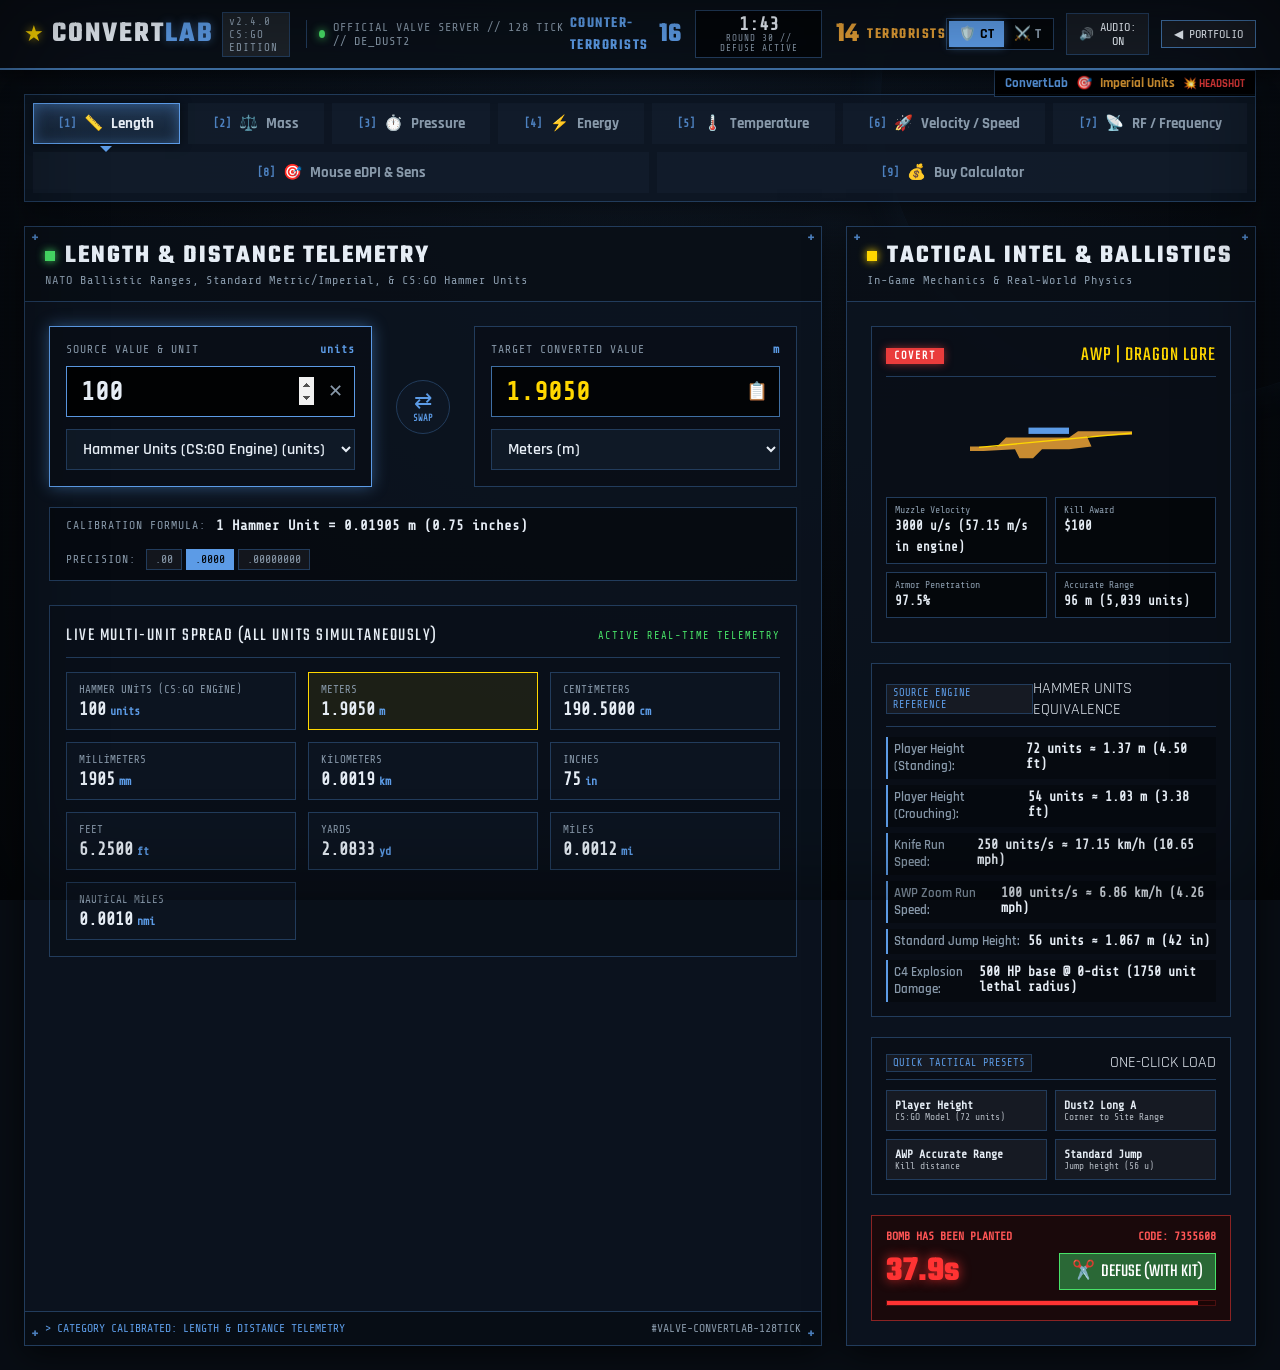
==== convertlab/index.html @ 54e81066 "Deploy ConvertLab - CS:GO Tactical Unit Converter and Engineering Matrix" ====
<!DOCTYPE html>
<html lang="tr">
<head>
  <meta charset="UTF-8">
  <meta name="viewport" content="width=device-width, initial-scale=1.0">
  <title>CONVERTLAB // CS:GO TACTICAL UNIT CONVERTER</title>
  <meta name="description" content="Counter-Strike: Global Offensive themed high-precision unit converter & ballistic calculator.">
  <link rel="preconnect" href="https://fonts.googleapis.com">
  <link rel="preconnect" href="https://fonts.gstatic.com" crossorigin>
  <link href="https://fonts.googleapis.com/css2?family=Share+Tech+Mono&family=Teko:wght@500;600;700&family=Rajdhani:wght@500;600;700&display=swap" rel="stylesheet">
  <link rel="stylesheet" href="style.css">
</head>
<body class="theme-ct">

  <!-- Tactical Scanlines & Vignette -->
  <div class="crt-overlay"></div>
  <div class="radar-ping"></div>

  <!-- Ambient Audio Elements (Web Audio API Synthesized fallback) -->
  <div class="hud-top-bar">
    <div class="hud-left">
      <div class="cs-logo">
        <span class="cs-icon">★</span>
        <span class="cs-title">CONVERT<span class="highlight">LAB</span></span>
        <span class="badge-version">v2.4.0 CS:GO EDITION</span>
      </div>
      <div class="server-status">
        <span class="pulse-dot"></span>
        <span class="status-text">OFFICIAL VALVE SERVER // 128 TICK // DE_DUST2</span>
      </div>
    </div>

    <!-- Match Status Center HUD -->
    <div class="hud-center">
      <div class="team-score ct-score">
        <span class="team-tag">COUNTER-TERRORISTS</span>
        <span class="score-val" id="ct-score-num">16</span>
      </div>
      <div class="timer-bomb-box">
        <div class="round-timer" id="round-timer">1:45</div>
        <div class="round-num">ROUND 30 // DEFUSE ACTIVE</div>
      </div>
      <div class="team-score t-score">
        <span class="score-val" id="t-score-num">14</span>
        <span class="team-tag">TERRORISTS</span>
      </div>
    </div>

    <!-- HUD Right Actions -->
    <div class="hud-right">
      <div class="team-selector">
        <button class="team-btn ct-btn active" id="btn-team-ct" title="Switch to Counter-Terrorist HUD">
          <span class="team-glyph">🛡️</span> CT
        </button>
        <button class="team-btn t-btn" id="btn-team-t" title="Switch to Terrorist HUD">
          <span class="team-glyph">⚔️</span> T
        </button>
      </div>
      <button class="hud-action-btn" id="sound-toggle" title="Toggle Tactical Beep Audio">
        <span id="sound-icon">🔊</span> AUDIO: ON
      </button>
      <a href="../" class="hud-action-btn back-portfolio" title="Return to Main Portfolio">
        <span>◀</span> PORTFOLIO
      </a>
    </div>
  </div>

  <!-- Main Container -->
  <div class="tactical-container">

    <!-- Category Command Bar (The Tabs Requested in Image + CSGO Expansion) -->
    <nav class="tactical-nav-bar" id="category-nav">
      <!-- Standard Measurements from user screenshot -->
      <button class="nav-tab active" data-cat="length">
        <span class="tab-key">[1]</span>
        <span class="tab-icon">📏</span>
        <span class="tab-label">Length</span>
      </button>
      <button class="nav-tab" data-cat="mass">
        <span class="tab-key">[2]</span>
        <span class="tab-icon">⚖️</span>
        <span class="tab-label">Mass</span>
      </button>
      <button class="nav-tab" data-cat="pressure">
        <span class="tab-key">[3]</span>
        <span class="tab-icon">⏱️</span>
        <span class="tab-label">Pressure</span>
      </button>
      <button class="nav-tab" data-cat="energy">
        <span class="tab-key">[4]</span>
        <span class="tab-icon">⚡</span>
        <span class="tab-label">Energy</span>
      </button>
      <button class="nav-tab" data-cat="temperature">
        <span class="tab-key">[5]</span>
        <span class="tab-icon">🌡️</span>
        <span class="tab-label">Temperature</span>
      </button>

      <!-- Advanced Engineering & Tactical Additions -->
      <button class="nav-tab" data-cat="velocity">
        <span class="tab-key">[6]</span>
        <span class="tab-icon">🚀</span>
        <span class="tab-label">Velocity / Speed</span>
      </button>
      <button class="nav-tab" data-cat="frequency">
        <span class="tab-key">[7]</span>
        <span class="tab-icon">📡</span>
        <span class="tab-label">RF / Frequency</span>
      </button>
      <button class="nav-tab" data-cat="csgo_sens">
        <span class="tab-key">[8]</span>
        <span class="tab-icon">🎯</span>
        <span class="tab-label">Mouse eDPI & Sens</span>
      </button>
      <button class="nav-tab" data-cat="csgo_economy">
        <span class="tab-key">[9]</span>
        <span class="tab-icon">💰</span>
        <span class="tab-label">Buy Calculator</span>
      </button>
    </nav>

    <!-- Main Workspace Grid -->
    <div class="workspace-grid">

      <!-- LEFT: Tactical Converter Frame -->
      <section class="tactical-panel converter-panel">
        <div class="panel-header">
          <div class="panel-title">
            <span class="corner-cross top-left">+</span>
            <span class="corner-cross top-right">+</span>
            <span class="status-indicator"></span>
            <h2 id="current-cat-title">LENGTH CALIBRATION MATRIX</h2>
          </div>
          <div class="panel-meta" id="current-cat-desc">
            NATO STANAG & CS:GO Hammer Unit Metric Alignment
          </div>
        </div>

        <div class="panel-body">
          <!-- Live Value Input HUD -->
          <div class="conversion-row">
            <div class="input-card from-card">
              <div class="card-header">
                <span class="card-label">SOURCE VALUE & UNIT</span>
                <span class="unit-code" id="from-unit-code">SOURCE</span>
              </div>
              <div class="input-wrap">
                <input type="number" id="input-val" class="tactical-input" value="100" step="any" autofocus>
                <button class="clear-btn" id="btn-clear" title="Clear Input">✕</button>
              </div>
              <div class="unit-select-wrap">
                <select id="select-from" class="tactical-select"></select>
              </div>
            </div>

            <div class="swap-divider">
              <button class="swap-btn" id="btn-swap" title="Swap Units">
                <span class="swap-icon">⇄</span>
                <span class="swap-label">SWAP</span>
              </button>
            </div>

            <div class="input-card to-card">
              <div class="card-header">
                <span class="card-label">TARGET CONVERTED VALUE</span>
                <span class="unit-code" id="to-unit-code">TARGET</span>
              </div>
              <div class="input-wrap">
                <input type="text" id="output-val" class="tactical-input output" readonly value="0.00">
                <button class="copy-btn" id="btn-copy" title="Copy to Clipboard">📋</button>
              </div>
              <div class="unit-select-wrap">
                <select id="select-to" class="tactical-select"></select>
              </div>
            </div>
          </div>

          <!-- Formula & Precision Control Bar -->
          <div class="tactical-strip">
            <div class="strip-item formula-box">
              <span class="strip-label">CALIBRATION FORMULA:</span>
              <span class="strip-value" id="formula-text">1 Hammer Unit = 0.01905 m</span>
            </div>
            <div class="strip-item precision-control">
              <span class="strip-label">PRECISION:</span>
              <div class="prec-buttons">
                <button class="prec-btn" data-prec="2">.00</button>
                <button class="prec-btn active" data-prec="4">.0000</button>
                <button class="prec-btn" data-prec="8">.00000000</button>
              </div>
            </div>
          </div>

          <!-- Live Multi-Unit Matrix (Tactical Radar Display) -->
          <div class="matrix-section">
            <div class="matrix-header">
              <span class="matrix-title">LIVE MULTI-UNIT SPREAD (ALL UNITS SIMULTANEOUSLY)</span>
              <span class="matrix-tag">ACTIVE REAL-TIME TELEMETRY</span>
            </div>
            <div class="matrix-grid" id="matrix-grid">
              <!-- Dynamically populated cards -->
            </div>
          </div>
        </div>

        <div class="panel-footer">
          <span class="corner-cross bottom-left">+</span>
          <span class="corner-cross bottom-right">+</span>
          <span class="console-text" id="status-log">> SYSTEM READY. AWAITING USER TELEMETRY INPUT...</span>
          <span class="hash-tag">#VALVE-CONVERTLAB-128TICK</span>
        </div>
      </section>

      <!-- RIGHT: Tactical Intel & CS:GO Ballistics / Lore HUD -->
      <aside class="tactical-panel intel-panel">
        <div class="panel-header">
          <div class="panel-title">
            <span class="corner-cross top-left">+</span>
            <span class="corner-cross top-right">+</span>
            <span class="status-indicator warning"></span>
            <h2>TACTICAL INTEL & BALLISTICS</h2>
          </div>
          <div class="panel-meta">
            In-Game Mechanics & Real-World Physics
          </div>
        </div>

        <div class="panel-body intel-body">

          <!-- Weapon Spec Card -->
          <div class="intel-card weapon-card" id="intel-weapon">
            <div class="intel-card-header">
              <span class="weapon-rarity covert">COVERT</span>
              <span class="weapon-name" id="weapon-title">AWP | DRAGON LORE</span>
            </div>
            <div class="weapon-preview-box">
              <div class="crosshair-overlay"></div>
              <div class="weapon-graphic" id="weapon-svg-wrap">
                <!-- CSGO Weapon Silhouette -->
              </div>
              <div class="weapon-specs-grid" id="weapon-specs">
                <div class="spec-cell">
                  <span class="spec-lbl">Muzzle Velocity</span>
                  <span class="spec-val" id="spec-vel">3000 u/s (914 m/s)</span>
                </div>
                <div class="spec-cell">
                  <span class="spec-lbl">Kill Award</span>
                  <span class="spec-val" id="spec-award">$100</span>
                </div>
                <div class="spec-cell">
                  <span class="spec-lbl">Armor Penetration</span>
                  <span class="spec-val" id="spec-pen">97.5%</span>
                </div>
                <div class="spec-cell">
                  <span class="spec-lbl">Accurate Range</span>
                  <span class="spec-val" id="spec-range">96 m (5,039 units)</span>
                </div>
              </div>
            </div>
          </div>

          <!-- CS:GO Hammer Unit Engine Equivalencies Reference -->
          <div class="intel-card hammer-units-card">
            <div class="intel-card-header">
              <span class="badge-hud">SOURCE ENGINE REFERENCE</span>
              <span class="card-caption">HAMMER UNITS EQUIVALENCE</span>
            </div>
            <ul class="hammer-list">
              <li>
                <span class="h-name">Player Height (Standing):</span>
                <span class="h-val">72 units ≈ 1.37 m (4.50 ft)</span>
              </li>
              <li>
                <span class="h-name">Player Height (Crouching):</span>
                <span class="h-val">54 units ≈ 1.03 m (3.38 ft)</span>
              </li>
              <li>
                <span class="h-name">Knife Run Speed:</span>
                <span class="h-val">250 units/s ≈ 17.15 km/h (10.65 mph)</span>
              </li>
              <li>
                <span class="h-name">AWP Zoom Run Speed:</span>
                <span class="h-val">100 units/s ≈ 6.86 km/h (4.26 mph)</span>
              </li>
              <li>
                <span class="h-name">Standard Jump Height:</span>
                <span class="h-val">56 units ≈ 1.067 m (42 in)</span>
              </li>
              <li>
                <span class="h-name">C4 Explosion Damage:</span>
                <span class="h-val">500 HP base @ 0-dist (1750 unit lethal radius)</span>
              </li>
            </ul>
          </div>

          <!-- Quick Copy Preset Bar -->
          <div class="intel-card preset-card">
            <div class="intel-card-header">
              <span class="badge-hud">QUICK TACTICAL PRESETS</span>
              <span class="card-caption">ONE-CLICK LOAD</span>
            </div>
            <div class="preset-buttons-grid" id="preset-buttons">
              <!-- Dynamically populated presets based on active category -->
            </div>
          </div>

          <!-- C4 Interactive Defusal Countdown Mini-HUD -->
          <div class="intel-card c4-defuse-card">
            <div class="c4-header">
              <span class="c4-label">BOMB HAS BEEN PLANTED</span>
              <span class="c4-code">CODE: 7355608</span>
            </div>
            <div class="c4-display">
              <div class="c4-timer" id="c4-timer-display">40.00s</div>
              <button class="defuse-kit-btn" id="btn-defuse">
                <span class="kit-icon">✂️</span> DEFUSE (WITH KIT)
              </button>
            </div>
            <div class="c4-progress-bar">
              <div class="c4-fill" id="c4-fill-bar"></div>
            </div>
          </div>

        </div>
      </aside>

    </div>

  </div>

  <!-- Bottom Tactical Killfeed / Notification Center -->
  <div class="hud-killfeed" id="hud-killfeed">
    <div class="killfeed-item">
      <span class="player ct">ConvertLab</span>
      <span class="weapon-ico">🎯</span>
      <span class="player t">Imperial Units</span>
      <span class="headshot">💥 HEADSHOT</span>
    </div>
  </div>

  <!-- Weapon / Game Sound Effects synthesized via Web Audio API -->
  <script src="script.js"></script>
</body>
</html>
---- convertlab/style.css ----
/* =====================================================================
   CONVERTLAB // CS:GO TACTICAL HUD THEME
   Authentic Counter-Strike Aesthetic: CT Navy/Blue & T Orange/Amber
   Clean military sci-fi borders, live radar glow, tech mono fonts
   ===================================================================== */

:root {
  /* CT Faction Defaults (Navy & Cyan/Electric Blue) */
  --ct-primary: #5c9be6;
  --ct-glow: rgba(92, 155, 230, 0.45);
  --ct-dark: #0f1826;
  --ct-darker: #080d14;
  --ct-border: #223c5c;
  --ct-border-bright: #3f6fa3;

  /* T Faction (Amber, Rust Orange & Desert Tan) */
  --t-primary: #de9b35;
  --t-glow: rgba(222, 155, 53, 0.45);
  --t-dark: #24190c;
  --t-darker: #130c06;
  --t-border: #5a3c18;
  --t-border-bright: #966528;

  /* Active Theme Variables (Dynamic switchable) */
  --theme-color: var(--ct-primary);
  --theme-glow: var(--ct-glow);
  --theme-bg-dark: var(--ct-dark);
  --theme-bg-darker: var(--ct-darker);
  --theme-border: var(--ct-border);
  --theme-border-bright: var(--ct-border-bright);

  /* HUD General Colors */
  --hud-white: #e6edf5;
  --hud-gray: #8899aa;
  --hud-dark-gray: #445566;
  --hud-red: #ea3c3c;
  --hud-green: #48e268;
  --hud-gold: #ffd700;

  /* Typography */
  --font-mono: 'Share Tech Mono', 'Courier New', monospace;
  --font-teko: 'Teko', sans-serif;
  --font-raj: 'Rajdhani', sans-serif;
}

/* Base Body Styles */
* {
  box-sizing: border-box;
  margin: 0;
  padding: 0;
}

body {
  background-color: var(--theme-bg-darker);
  color: var(--hud-white);
  font-family: var(--font-raj);
  min-height: 100vh;
  overflow-x: hidden;
  position: relative;
  background-image: 
    radial-gradient(circle at 50% 15%, rgba(92, 155, 230, 0.08) 0%, transparent 60%),
    linear-gradient(180deg, rgba(8, 13, 20, 0.85) 0%, rgba(5, 8, 12, 0.98) 100%),
    repeating-linear-gradient(0deg, transparent, transparent 2px, rgba(0, 0, 0, 0.25) 2px, rgba(0, 0, 0, 0.25) 4px);
  background-attachment: fixed;
  transition: background-color 0.4s ease, border-color 0.4s ease;
}

/* Terrorist Theme Override */
body.theme-t {
  --theme-color: var(--t-primary);
  --theme-glow: var(--t-glow);
  --theme-bg-dark: var(--t-dark);
  --theme-bg-darker: var(--t-darker);
  --theme-border: var(--t-border);
  --theme-border-bright: var(--t-border-bright);
  background-image: 
    radial-gradient(circle at 50% 15%, rgba(222, 155, 53, 0.08) 0%, transparent 60%),
    linear-gradient(180deg, rgba(19, 12, 6, 0.88) 0%, rgba(10, 6, 3, 0.98) 100%),
    repeating-linear-gradient(0deg, transparent, transparent 2px, rgba(0, 0, 0, 0.25) 2px, rgba(0, 0, 0, 0.25) 4px);
}

/* Scanline / CRT Vignette Overlay */
.crt-overlay {
  position: fixed;
  top: 0;
  left: 0;
  width: 100vw;
  height: 100vh;
  pointer-events: none;
  z-index: 999;
  box-shadow: inset 0 0 100px rgba(0, 0, 0, 0.8);
  opacity: 0.6;
}

/* Animated Radar Sweep in Background */
.radar-ping {
  position: fixed;
  top: -200px;
  right: -200px;
  width: 600px;
  height: 600px;
  border-radius: 50%;
  border: 1px solid var(--theme-border);
  pointer-events: none;
  opacity: 0.15;
  box-shadow: 0 0 40px var(--theme-glow);
  animation: radarRotate 12s linear infinite;
  z-index: 1;
}

@keyframes radarRotate {
  0% { transform: rotate(0deg); }
  100% { transform: rotate(360deg); }
}

/* =====================================================================
   TOP HUD BAR
   ===================================================================== */
.hud-top-bar {
  display: flex;
  align-items: center;
  justify-content: space-between;
  padding: 10px 24px;
  background: rgba(10, 16, 24, 0.85);
  border-bottom: 2px solid var(--theme-border-bright);
  backdrop-filter: blur(10px);
  position: sticky;
  top: 0;
  z-index: 100;
  box-shadow: 0 4px 20px rgba(0, 0, 0, 0.6);
}

.hud-left {
  display: flex;
  align-items: center;
  gap: 16px;
}

.cs-logo {
  display: flex;
  align-items: center;
  gap: 8px;
}

.cs-icon {
  color: var(--hud-gold);
  font-size: 1.4rem;
  text-shadow: 0 0 8px rgba(255, 215, 0, 0.6);
}

.cs-title {
  font-family: var(--font-teko);
  font-size: 1.8rem;
  font-weight: 700;
  letter-spacing: 2px;
  color: var(--hud-white);
  line-height: 1;
}

.cs-title .highlight {
  color: var(--theme-color);
  text-shadow: 0 0 10px var(--theme-glow);
}

.badge-version {
  font-family: var(--font-mono);
  font-size: 0.68rem;
  background: rgba(255, 255, 255, 0.08);
  border: 1px solid var(--theme-border);
  color: var(--hud-gray);
  padding: 2px 6px;
  letter-spacing: 1px;
}

.server-status {
  display: flex;
  align-items: center;
  gap: 8px;
  padding-left: 12px;
  border-left: 1px solid var(--theme-border);
}

.pulse-dot {
  width: 8px;
  height: 8px;
  border-radius: 50%;
  background: var(--hud-green);
  box-shadow: 0 0 8px var(--hud-green);
  animation: pulse 1.8s infinite;
}

@keyframes pulse {
  0%, 100% { opacity: 1; transform: scale(1); }
  50% { opacity: 0.4; transform: scale(0.85); }
}

.status-text {
  font-family: var(--font-mono);
  font-size: 0.75rem;
  color: var(--hud-gray);
  letter-spacing: 1px;
}

/* Center Scoreboard Mini HUD */
.hud-center {
  display: flex;
  align-items: center;
  gap: 14px;
}

.team-score {
  display: flex;
  align-items: center;
  gap: 8px;
  font-family: var(--font-teko);
}

.team-tag {
  font-size: 0.95rem;
  letter-spacing: 1.5px;
  font-weight: 600;
}

.ct-score {
  color: var(--ct-primary);
}

.t-score {
  color: var(--t-primary);
}

.score-val {
  font-size: 1.7rem;
  font-weight: 700;
  line-height: 1;
}

.timer-bomb-box {
  background: rgba(0, 0, 0, 0.6);
  border: 1px solid var(--theme-border);
  padding: 4px 14px;
  text-align: center;
  min-width: 90px;
}

.round-timer {
  font-family: var(--font-mono);
  font-size: 1.15rem;
  font-weight: 700;
  color: var(--hud-white);
  line-height: 1;
}

.round-num {
  font-family: var(--font-mono);
  font-size: 0.58rem;
  color: var(--hud-gray);
  letter-spacing: 1px;
}

/* Right Actions */
.hud-right {
  display: flex;
  align-items: center;
  gap: 12px;
}

.team-selector {
  display: flex;
  background: rgba(0, 0, 0, 0.5);
  border: 1px solid var(--theme-border);
  padding: 2px;
}

.team-btn {
  background: transparent;
  border: none;
  color: var(--hud-gray);
  font-family: var(--font-raj);
  font-weight: 700;
  font-size: 0.85rem;
  padding: 4px 10px;
  cursor: pointer;
  display: flex;
  align-items: center;
  gap: 4px;
  transition: all 0.2s ease;
}

.team-btn.ct-btn.active {
  background: var(--ct-primary);
  color: #000;
  box-shadow: 0 0 10px var(--ct-glow);
}

.team-btn.t-btn.active {
  background: var(--t-primary);
  color: #000;
  box-shadow: 0 0 10px var(--t-glow);
}

.hud-action-btn {
  background: rgba(255, 255, 255, 0.05);
  border: 1px solid var(--theme-border);
  color: var(--hud-white);
  font-family: var(--font-mono);
  font-size: 0.75rem;
  padding: 6px 12px;
  cursor: pointer;
  text-decoration: none;
  display: inline-flex;
  align-items: center;
  gap: 6px;
  transition: all 0.2s ease;
}

.hud-action-btn:hover {
  background: var(--theme-color);
  color: #000;
  border-color: var(--theme-color);
  box-shadow: 0 0 12px var(--theme-glow);
}

.hud-action-btn.back-portfolio {
  border-color: var(--theme-border-bright);
}

/* =====================================================================
   MAIN TACTICAL CONTAINER
   ===================================================================== */
.tactical-container {
  max-width: 1440px;
  margin: 0 auto;
  padding: 24px;
  position: relative;
  z-index: 10;
}

/* Category Navigation (Matches User Image + Counter-Strike Flare) */
.tactical-nav-bar {
  display: flex;
  flex-wrap: wrap;
  gap: 8px;
  background: rgba(14, 23, 36, 0.9);
  border: 1px solid var(--theme-border);
  padding: 8px;
  margin-bottom: 24px;
  box-shadow: 0 6px 20px rgba(0, 0, 0, 0.5);
  position: relative;
}

.nav-tab {
  flex: 1 1 auto;
  min-width: 120px;
  background: rgba(20, 32, 48, 0.6);
  border: 1px solid transparent;
  color: var(--hud-gray);
  font-family: var(--font-raj);
  font-weight: 700;
  font-size: 0.95rem;
  padding: 10px 14px;
  display: flex;
  align-items: center;
  justify-content: center;
  gap: 8px;
  cursor: pointer;
  transition: all 0.25s ease;
  position: relative;
}

.nav-tab .tab-key {
  font-family: var(--font-mono);
  font-size: 0.72rem;
  color: var(--theme-color);
  opacity: 0.8;
}

.nav-tab:hover {
  color: var(--hud-white);
  background: rgba(92, 155, 230, 0.12);
  border-color: var(--theme-border);
}

body.theme-t .nav-tab:hover {
  background: rgba(222, 155, 53, 0.12);
}

.nav-tab.active {
  background: linear-gradient(180deg, rgba(92, 155, 230, 0.25) 0%, rgba(92, 155, 230, 0.08) 100%);
  color: var(--hud-white);
  border: 1px solid var(--theme-color);
  box-shadow: inset 0 0 14px var(--theme-glow), 0 0 10px rgba(0, 0, 0, 0.5);
}

body.theme-t .nav-tab.active {
  background: linear-gradient(180deg, rgba(222, 155, 53, 0.25) 0%, rgba(222, 155, 53, 0.08) 100%);
}

.nav-tab.active::after {
  content: '';
  position: absolute;
  bottom: -9px;
  left: 50%;
  transform: translateX(-50%);
  border-left: 6px solid transparent;
  border-right: 6px solid transparent;
  border-top: 6px solid var(--theme-color);
}

/* =====================================================================
   WORKSPACE GRID (Converter Left + Intel Right)
   ===================================================================== */
.workspace-grid {
  display: grid;
  grid-template-columns: 1fr 410px;
  gap: 24px;
}

@media (max-width: 1080px) {
  .workspace-grid {
    grid-template-columns: 1fr;
  }
}

/* Tactical Panel Frame */
.tactical-panel {
  background: rgba(12, 20, 32, 0.85);
  border: 1px solid var(--theme-border);
  box-shadow: 0 8px 30px rgba(0, 0, 0, 0.6);
  position: relative;
  display: flex;
  flex-direction: column;
}

body.theme-t .tactical-panel {
  background: rgba(22, 15, 8, 0.85);
}

/* Tactical Corner Crosshairs */
.corner-cross {
  position: absolute;
  color: var(--theme-color);
  font-family: var(--font-mono);
  font-size: 14px;
  line-height: 1;
  pointer-events: none;
  font-weight: 700;
  opacity: 0.8;
}

.corner-cross.top-left { top: 4px; left: 6px; }
.corner-cross.top-right { top: 4px; right: 6px; }
.corner-cross.bottom-left { bottom: 4px; left: 6px; }
.corner-cross.bottom-right { bottom: 4px; right: 6px; }

/* Panel Header */
.panel-header {
  padding: 16px 20px 14px 20px;
  border-bottom: 1px solid var(--theme-border);
  background: rgba(0, 0, 0, 0.25);
  position: relative;
}

.panel-title {
  display: flex;
  align-items: center;
  gap: 10px;
}

.status-indicator {
  width: 10px;
  height: 10px;
  background: var(--hud-green);
  box-shadow: 0 0 8px var(--hud-green);
}

.status-indicator.warning {
  background: var(--hud-gold);
  box-shadow: 0 0 8px var(--hud-gold);
}

.panel-title h2 {
  font-family: var(--font-teko);
  font-size: 1.6rem;
  letter-spacing: 2px;
  color: var(--hud-white);
  line-height: 1;
  text-transform: uppercase;
}

.panel-meta {
  font-family: var(--font-mono);
  font-size: 0.75rem;
  color: var(--hud-gray);
  margin-top: 4px;
  letter-spacing: 1px;
}

.panel-body {
  padding: 24px;
  flex: 1;
}

.panel-footer {
  padding: 10px 20px;
  border-top: 1px solid var(--theme-border);
  background: rgba(0, 0, 0, 0.3);
  display: flex;
  align-items: center;
  justify-content: space-between;
  font-family: var(--font-mono);
  font-size: 0.72rem;
  color: var(--hud-gray);
  position: relative;
}

.console-text {
  color: var(--theme-color);
}

/* =====================================================================
   CONVERTER BODY HUD
   ===================================================================== */
.conversion-row {
  display: grid;
  grid-template-columns: 1fr 70px 1fr;
  align-items: center;
  gap: 16px;
  margin-bottom: 20px;
}

@media (max-width: 768px) {
  .conversion-row {
    grid-template-columns: 1fr;
    gap: 12px;
  }
}

.input-card {
  background: rgba(8, 14, 22, 0.75);
  border: 1px solid var(--theme-border);
  padding: 16px;
  position: relative;
  transition: border-color 0.2s ease;
}

body.theme-t .input-card {
  background: rgba(16, 10, 5, 0.75);
}

.input-card:focus-within {
  border-color: var(--theme-color);
  box-shadow: 0 0 15px var(--theme-glow);
}

.card-header {
  display: flex;
  justify-content: space-between;
  align-items: center;
  margin-bottom: 10px;
  font-family: var(--font-mono);
  font-size: 0.72rem;
  color: var(--hud-gray);
  letter-spacing: 1px;
}

.unit-code {
  color: var(--theme-color);
  font-weight: 700;
}

.input-wrap {
  position: relative;
  display: flex;
  align-items: center;
  margin-bottom: 12px;
}

.tactical-input {
  width: 100%;
  background: rgba(0, 0, 0, 0.6);
  border: 1px solid var(--theme-border);
  color: var(--hud-white);
  font-family: var(--font-mono);
  font-size: 1.6rem;
  font-weight: 700;
  padding: 10px 40px 10px 14px;
  outline: none;
  transition: all 0.2s ease;
}

.tactical-input:focus {
  border-color: var(--theme-color);
  background: rgba(0, 0, 0, 0.85);
}

.tactical-input.output {
  color: var(--hud-gold);
  border-color: var(--theme-border-bright);
  background: rgba(0, 0, 0, 0.75);
}

.clear-btn, .copy-btn {
  position: absolute;
  right: 8px;
  background: transparent;
  border: none;
  color: var(--hud-gray);
  font-size: 1.1rem;
  cursor: pointer;
  padding: 4px;
  transition: color 0.2s ease;
}

.clear-btn:hover, .copy-btn:hover {
  color: var(--hud-white);
}

.unit-select-wrap {
  position: relative;
}

.tactical-select {
  width: 100%;
  background: rgba(16, 26, 40, 0.95);
  border: 1px solid var(--theme-border);
  color: var(--hud-white);
  font-family: var(--font-raj);
  font-weight: 600;
  font-size: 1rem;
  padding: 8px 12px;
  outline: none;
  cursor: pointer;
}

body.theme-t .tactical-select {
  background: rgba(30, 20, 10, 0.95);
}

.tactical-select option {
  background: #0d1520;
  color: #fff;
}

body.theme-t .tactical-select option {
  background: #180e05;
}

/* Swap Button */
.swap-divider {
  display: flex;
  justify-content: center;
  align-items: center;
}

.swap-btn {
  background: rgba(14, 24, 38, 0.8);
  border: 1px solid var(--theme-border);
  color: var(--theme-color);
  width: 54px;
  height: 54px;
  border-radius: 50%;
  display: flex;
  flex-direction: column;
  align-items: center;
  justify-content: center;
  cursor: pointer;
  transition: all 0.25s ease;
}

.swap-btn:hover {
  transform: rotate(180deg) scale(1.1);
  background: var(--theme-color);
  color: #000;
  box-shadow: 0 0 15px var(--theme-glow);
}

.swap-icon {
  font-size: 1.4rem;
  line-height: 1;
}

.swap-label {
  font-family: var(--font-mono);
  font-size: 0.55rem;
  font-weight: 700;
}

/* Formula & Precision Strip */
.tactical-strip {
  display: flex;
  align-items: center;
  justify-content: space-between;
  background: rgba(0, 0, 0, 0.4);
  border: 1px solid var(--theme-border);
  padding: 10px 16px;
  margin-bottom: 24px;
  gap: 16px;
  flex-wrap: wrap;
}

.strip-item {
  display: flex;
  align-items: center;
  gap: 10px;
}

.strip-label {
  font-family: var(--font-mono);
  font-size: 0.72rem;
  color: var(--hud-gray);
  letter-spacing: 1px;
}

.strip-value {
  font-family: var(--font-mono);
  font-size: 0.88rem;
  color: var(--hud-white);
  font-weight: 700;
}

.prec-buttons {
  display: flex;
  gap: 4px;
}

.prec-btn {
  background: rgba(255, 255, 255, 0.05);
  border: 1px solid var(--theme-border);
  color: var(--hud-gray);
  font-family: var(--font-mono);
  font-size: 0.72rem;
  padding: 3px 8px;
  cursor: pointer;
  transition: all 0.2s ease;
}

.prec-btn.active, .prec-btn:hover {
  background: var(--theme-color);
  color: #000;
  border-color: var(--theme-color);
}

/* Matrix Section (Simultaneous Conversions) */
.matrix-section {
  background: rgba(8, 14, 22, 0.5);
  border: 1px solid var(--theme-border);
  padding: 16px;
}

.matrix-header {
  display: flex;
  justify-content: space-between;
  align-items: center;
  margin-bottom: 14px;
  border-bottom: 1px solid var(--theme-border);
  padding-bottom: 8px;
}

.matrix-title {
  font-family: var(--font-teko);
  font-size: 1.15rem;
  letter-spacing: 1.5px;
  color: var(--hud-white);
}

.matrix-tag {
  font-family: var(--font-mono);
  font-size: 0.65rem;
  color: var(--hud-green);
  letter-spacing: 1px;
}

.matrix-grid {
  display: grid;
  grid-template-columns: repeat(auto-fill, minmax(180px, 1fr));
  gap: 12px;
}

.matrix-card {
  background: rgba(14, 22, 34, 0.85);
  border: 1px solid var(--theme-border);
  padding: 10px 12px;
  cursor: pointer;
  transition: all 0.2s ease;
  position: relative;
}

body.theme-t .matrix-card {
  background: rgba(26, 17, 8, 0.85);
}

.matrix-card:hover {
  border-color: var(--theme-color);
  transform: translateY(-2px);
  box-shadow: 0 4px 12px rgba(0, 0, 0, 0.4);
}

.matrix-card.is-active-target {
  border-color: var(--hud-gold);
  background: rgba(255, 215, 0, 0.08);
}

.matrix-card-unit {
  font-family: var(--font-mono);
  font-size: 0.68rem;
  color: var(--hud-gray);
  display: block;
  margin-bottom: 4px;
  text-transform: uppercase;
}

.matrix-card-val {
  font-family: var(--font-mono);
  font-size: 1.05rem;
  font-weight: 700;
  color: var(--hud-white);
  word-break: break-all;
}

.matrix-card-sym {
  font-size: 0.72rem;
  color: var(--theme-color);
  margin-left: 4px;
}

/* =====================================================================
   RIGHT INTEL & BALLISTICS HUD
   ===================================================================== */
.intel-body {
  display: flex;
  flex-direction: column;
  gap: 20px;
}

.intel-card {
  background: rgba(8, 14, 22, 0.75);
  border: 1px solid var(--theme-border);
  padding: 14px;
  position: relative;
}

body.theme-t .intel-card {
  background: rgba(16, 10, 5, 0.75);
}

.intel-card-header {
  display: flex;
  justify-content: space-between;
  align-items: center;
  margin-bottom: 10px;
  border-bottom: 1px solid var(--theme-border);
  padding-bottom: 6px;
}

.badge-hud {
  font-family: var(--font-mono);
  font-size: 0.65rem;
  color: var(--theme-color);
  background: rgba(255, 255, 255, 0.05);
  padding: 2px 6px;
  border: 1px solid var(--theme-border);
}

.weapon-rarity {
  font-family: var(--font-mono);
  font-size: 0.65rem;
  font-weight: 700;
  padding: 2px 8px;
  letter-spacing: 1px;
}

.weapon-rarity.covert {
  background: #ea3c3c;
  color: #fff;
  box-shadow: 0 0 8px rgba(234, 60, 60, 0.6);
}

.weapon-name {
  font-family: var(--font-teko);
  font-size: 1.25rem;
  letter-spacing: 1px;
  color: var(--hud-gold);
}

.weapon-preview-box {
  position: relative;
  padding: 10px 0;
}

.weapon-graphic {
  min-height: 90px;
  display: flex;
  align-items: center;
  justify-content: center;
}

.weapon-specs-grid {
  display: grid;
  grid-template-columns: 1fr 1fr;
  gap: 8px;
  margin-top: 10px;
}

.spec-cell {
  background: rgba(0, 0, 0, 0.5);
  border: 1px solid var(--theme-border);
  padding: 6px 8px;
}

.spec-lbl {
  display: block;
  font-family: var(--font-mono);
  font-size: 0.62rem;
  color: var(--hud-gray);
}

.spec-val {
  font-family: var(--font-mono);
  font-size: 0.78rem;
  font-weight: 700;
  color: var(--hud-white);
}

/* Hammer Units List */
.hammer-list {
  list-style: none;
  display: flex;
  flex-direction: column;
  gap: 6px;
  margin-top: 6px;
}

.hammer-list li {
  font-size: 0.82rem;
  display: flex;
  justify-content: space-between;
  padding: 4px 6px;
  background: rgba(0, 0, 0, 0.3);
  border-left: 2px solid var(--theme-color);
}

.h-name {
  color: var(--hud-gray);
  font-family: var(--font-raj);
  font-weight: 600;
}

.h-val {
  color: var(--hud-white);
  font-family: var(--font-mono);
  font-weight: 700;
}

/* Preset Buttons */
.preset-buttons-grid {
  display: grid;
  grid-template-columns: 1fr 1fr;
  gap: 8px;
}

.preset-btn {
  background: rgba(255, 255, 255, 0.05);
  border: 1px solid var(--theme-border);
  color: var(--hud-white);
  font-family: var(--font-mono);
  font-size: 0.72rem;
  padding: 8px;
  text-align: left;
  cursor: pointer;
  transition: all 0.2s ease;
}

.preset-btn:hover {
  background: var(--theme-color);
  color: #000;
  border-color: var(--theme-color);
}

.preset-btn .p-desc {
  display: block;
  font-size: 0.6rem;
  color: inherit;
  opacity: 0.75;
}

/* C4 Bomb Defusal Countdown Interactive HUD */
.c4-defuse-card {
  border-color: #8b2323;
  background: rgba(30, 8, 8, 0.8);
}

.c4-header {
  display: flex;
  justify-content: space-between;
  align-items: center;
  font-family: var(--font-mono);
  font-size: 0.72rem;
  color: #ff5555;
  font-weight: 700;
}

.c4-display {
  display: flex;
  align-items: center;
  justify-content: space-between;
  margin: 10px 0;
}

.c4-timer {
  font-family: var(--font-teko);
  font-size: 2.2rem;
  font-weight: 700;
  color: #ff3333;
  line-height: 1;
  text-shadow: 0 0 12px rgba(255, 51, 51, 0.8);
}

.defuse-kit-btn {
  background: #2a6836;
  border: 1px solid #48e268;
  color: #fff;
  font-family: var(--font-teko);
  font-size: 1.15rem;
  padding: 4px 12px;
  cursor: pointer;
  display: flex;
  align-items: center;
  gap: 6px;
  transition: all 0.2s ease;
}

.defuse-kit-btn:hover {
  background: #39884a;
  box-shadow: 0 0 12px rgba(72, 226, 104, 0.6);
}

.c4-progress-bar {
  width: 100%;
  height: 6px;
  background: #1a0505;
  border: 1px solid #4a1010;
  overflow: hidden;
}

.c4-fill {
  width: 100%;
  height: 100%;
  background: #ff3333;
  transition: width 0.1s linear;
}

/* Killfeed Bottom Right */
.hud-killfeed {
  position: fixed;
  top: 70px;
  right: 24px;
  z-index: 95;
  display: flex;
  flex-direction: column;
  gap: 6px;
  pointer-events: none;
}

.killfeed-item {
  background: rgba(0, 0, 0, 0.8);
  border: 1px solid var(--theme-border);
  padding: 4px 10px;
  font-family: var(--font-raj);
  font-size: 0.82rem;
  font-weight: 700;
  display: flex;
  align-items: center;
  gap: 8px;
  animation: slideInFeed 0.3s ease-out;
}

@keyframes slideInFeed {
  from { opacity: 0; transform: translateX(30px); }
  to { opacity: 1; transform: translateX(0); }
}

.killfeed-item .player.ct { color: var(--ct-primary); }
.killfeed-item .player.t { color: var(--t-primary); }
.killfeed-item .headshot { color: var(--hud-red); font-size: 0.7rem; }
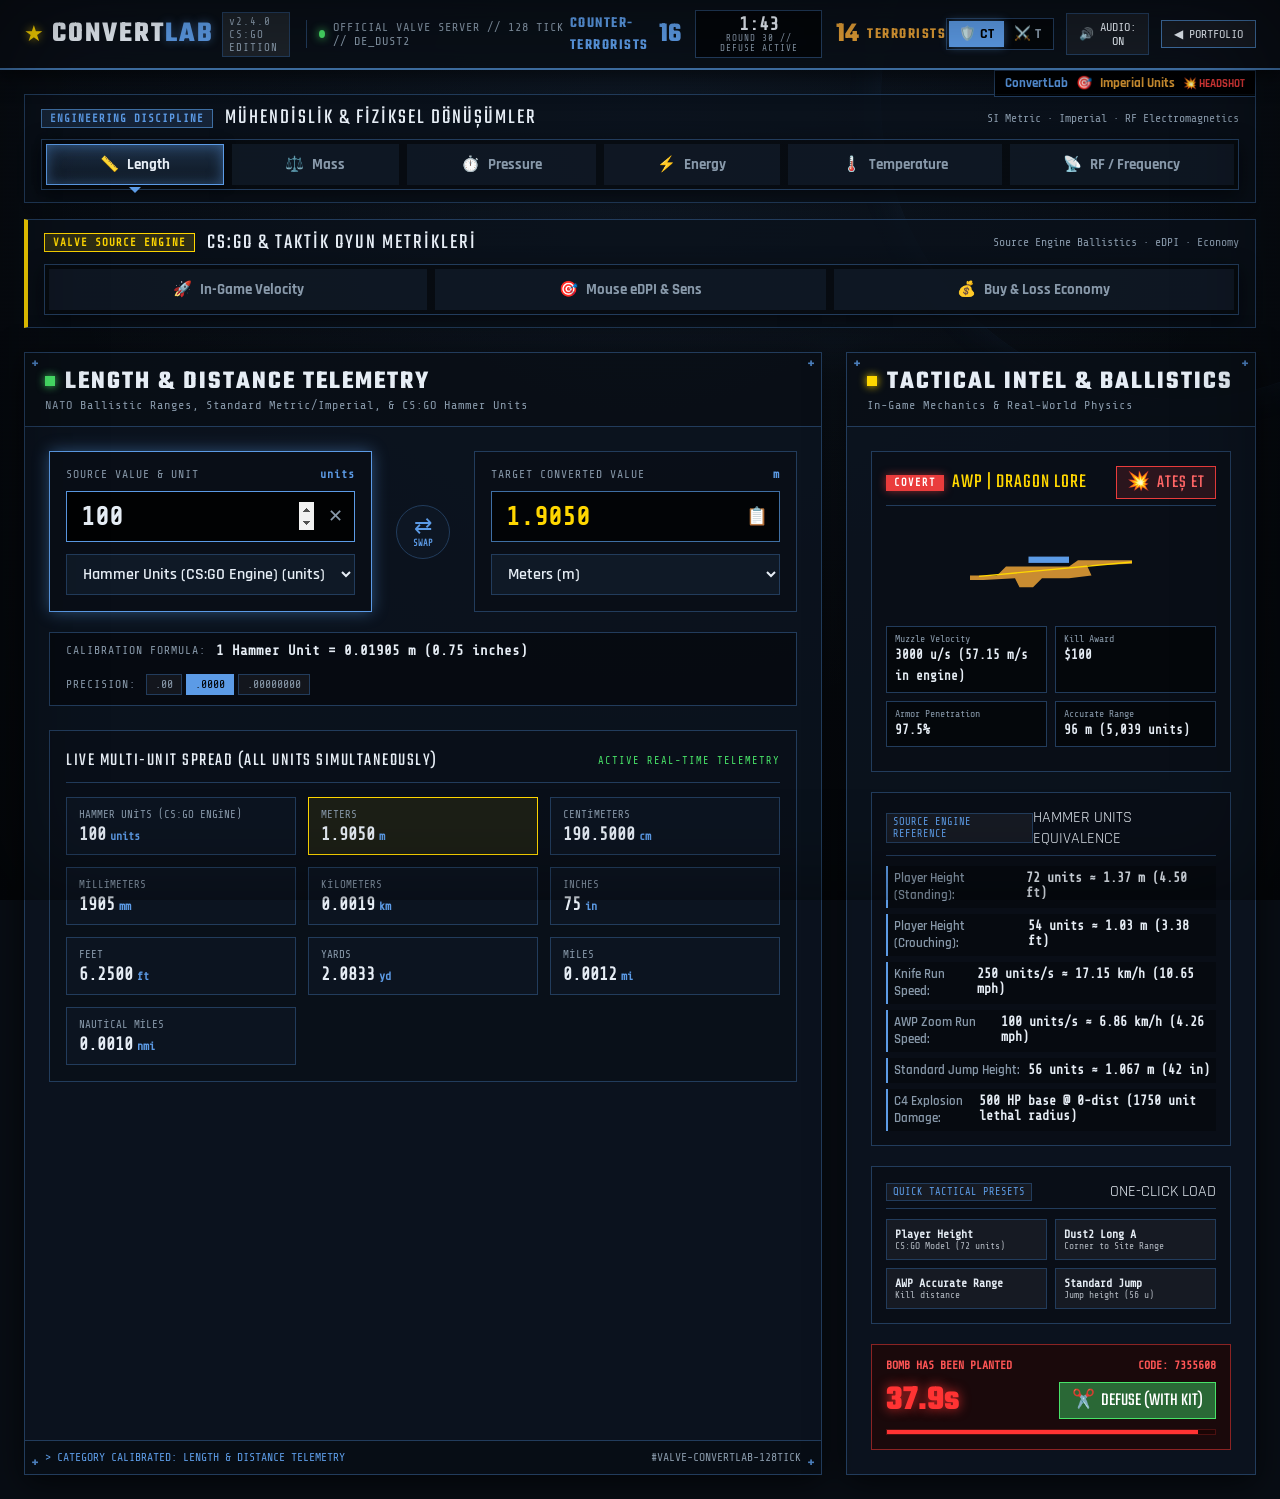
==== commit eafd40cc: "Split categories into Engineering and CSGO Gameplay + Add authentic AK-47, AWP and Defuse audio" ====
--- a/convertlab/index.html
+++ b/convertlab/index.html
@@ -68,57 +68,68 @@
   <!-- Main Container -->
   <div class="tactical-container">
 
-    <!-- Category Command Bar (The Tabs Requested in Image + CSGO Expansion) -->
-    <nav class="tactical-nav-bar" id="category-nav">
-      <!-- Standard Measurements from user screenshot -->
-      <button class="nav-tab active" data-cat="length">
-        <span class="tab-key">[1]</span>
-        <span class="tab-icon">📏</span>
-        <span class="tab-label">Length</span>
-      </button>
-      <button class="nav-tab" data-cat="mass">
-        <span class="tab-key">[2]</span>
-        <span class="tab-icon">⚖️</span>
-        <span class="tab-label">Mass</span>
-      </button>
-      <button class="nav-tab" data-cat="pressure">
-        <span class="tab-key">[3]</span>
-        <span class="tab-icon">⏱️</span>
-        <span class="tab-label">Pressure</span>
-      </button>
-      <button class="nav-tab" data-cat="energy">
-        <span class="tab-key">[4]</span>
-        <span class="tab-icon">⚡</span>
-        <span class="tab-label">Energy</span>
-      </button>
-      <button class="nav-tab" data-cat="temperature">
-        <span class="tab-key">[5]</span>
-        <span class="tab-icon">🌡️</span>
-        <span class="tab-label">Temperature</span>
-      </button>
-
-      <!-- Advanced Engineering & Tactical Additions -->
-      <button class="nav-tab" data-cat="velocity">
-        <span class="tab-key">[6]</span>
-        <span class="tab-icon">🚀</span>
-        <span class="tab-label">Velocity / Speed</span>
-      </button>
-      <button class="nav-tab" data-cat="frequency">
-        <span class="tab-key">[7]</span>
-        <span class="tab-icon">📡</span>
-        <span class="tab-label">RF / Frequency</span>
-      </button>
-      <button class="nav-tab" data-cat="csgo_sens">
-        <span class="tab-key">[8]</span>
-        <span class="tab-icon">🎯</span>
-        <span class="tab-label">Mouse eDPI & Sens</span>
-      </button>
-      <button class="nav-tab" data-cat="csgo_economy">
-        <span class="tab-key">[9]</span>
-        <span class="tab-icon">💰</span>
-        <span class="tab-label">Buy Calculator</span>
-      </button>
-    </nav>
+    <!-- Grouped Tactical Nav Bar: 2 Distinct Sections -->
+    <div class="category-groups-wrapper">
+
+      <!-- GROUP 1: Mühendislik & Fiziksel Ölçümler (Engineering & Physics Matrix) -->
+      <div class="category-group-block">
+        <div class="group-header">
+          <span class="group-badge eng-badge">ENGINEERING DISCIPLINE</span>
+          <span class="group-title">MÜHENDİSLİK &amp; FİZİKSEL DÖNÜŞÜMLER</span>
+          <span class="group-subtitle">SI Metric · Imperial · RF Electromagnetics</span>
+        </div>
+        <nav class="tactical-nav-bar group-nav" id="nav-engineering">
+          <button class="nav-tab active" data-cat="length">
+            <span class="tab-icon">📏</span>
+            <span class="tab-label">Length</span>
+          </button>
+          <button class="nav-tab" data-cat="mass">
+            <span class="tab-icon">⚖️</span>
+            <span class="tab-label">Mass</span>
+          </button>
+          <button class="nav-tab" data-cat="pressure">
+            <span class="tab-icon">⏱️</span>
+            <span class="tab-label">Pressure</span>
+          </button>
+          <button class="nav-tab" data-cat="energy">
+            <span class="tab-icon">⚡</span>
+            <span class="tab-label">Energy</span>
+          </button>
+          <button class="nav-tab" data-cat="temperature">
+            <span class="tab-icon">🌡️</span>
+            <span class="tab-label">Temperature</span>
+          </button>
+          <button class="nav-tab" data-cat="frequency">
+            <span class="tab-icon">📡</span>
+            <span class="tab-label">RF / Frequency</span>
+          </button>
+        </nav>
+      </div>
+
+      <!-- GROUP 2: CS:GO & Taktik Oyun Metrikleri (Tactical Game & Engine Telemetry) -->
+      <div class="category-group-block game-group-block">
+        <div class="group-header">
+          <span class="group-badge cs-badge">VALVE SOURCE ENGINE</span>
+          <span class="group-title">CS:GO &amp; TAKTİK OYUN METRİKLERİ</span>
+          <span class="group-subtitle">Source Engine Ballistics · eDPI · Economy</span>
+        </div>
+        <nav class="tactical-nav-bar group-nav" id="nav-gameplay">
+          <button class="nav-tab" data-cat="velocity">
+            <span class="tab-icon">🚀</span>
+            <span class="tab-label">In-Game Velocity</span>
+          </button>
+          <button class="nav-tab" data-cat="csgo_sens">
+            <span class="tab-icon">🎯</span>
+            <span class="tab-label">Mouse eDPI &amp; Sens</span>
+          </button>
+          <button class="nav-tab" data-cat="csgo_economy">
+            <span class="tab-icon">💰</span>
+            <span class="tab-label">Buy &amp; Loss Economy</span>
+          </button>
+        </nav>
+      </div>
+
+    </div>
 
     <!-- Main Workspace Grid -->
     <div class="workspace-grid">
@@ -231,8 +242,13 @@
           <!-- Weapon Spec Card -->
           <div class="intel-card weapon-card" id="intel-weapon">
             <div class="intel-card-header">
-              <span class="weapon-rarity covert">COVERT</span>
-              <span class="weapon-name" id="weapon-title">AWP | DRAGON LORE</span>
+              <div style="display: flex; align-items: center; gap: 8px;">
+                <span class="weapon-rarity covert">COVERT</span>
+                <span class="weapon-name" id="weapon-title">AWP | DRAGON LORE</span>
+              </div>
+              <button class="fire-weapon-btn" id="btn-fire-weapon" title="Fire Weapon (CS:GO Gunshot Sound)">
+                <span>💥</span> ATEŞ ET
+              </button>
             </div>
             <div class="weapon-preview-box">
               <div class="crosshair-overlay"></div>
--- a/convertlab/style.css
+++ b/convertlab/style.css
@@ -336,6 +336,78 @@
   z-index: 10;
 }
 
+/* Category Groups Split (Engineering vs CS:GO Gameplay) */
+.category-groups-wrapper {
+  display: flex;
+  flex-direction: column;
+  gap: 16px;
+  margin-bottom: 24px;
+}
+
+.category-group-block {
+  background: rgba(10, 18, 28, 0.7);
+  border: 1px solid var(--theme-border);
+  padding: 12px 16px;
+  position: relative;
+}
+
+body.theme-t .category-group-block {
+  background: rgba(20, 14, 7, 0.7);
+}
+
+.category-group-block.game-group-block {
+  border-left: 4px solid var(--hud-gold);
+}
+
+.group-header {
+  display: flex;
+  align-items: center;
+  gap: 12px;
+  margin-bottom: 10px;
+  flex-wrap: wrap;
+}
+
+.group-badge {
+  font-family: var(--font-mono);
+  font-size: 0.68rem;
+  font-weight: 700;
+  padding: 2px 8px;
+  letter-spacing: 1px;
+}
+
+.group-badge.eng-badge {
+  background: rgba(92, 155, 230, 0.15);
+  color: var(--ct-primary);
+  border: 1px solid var(--ct-border-bright);
+}
+
+.group-badge.cs-badge {
+  background: rgba(255, 215, 0, 0.15);
+  color: var(--hud-gold);
+  border: 1px solid var(--hud-gold);
+}
+
+.group-title {
+  font-family: var(--font-teko);
+  font-size: 1.35rem;
+  letter-spacing: 2px;
+  color: var(--hud-white);
+  line-height: 1;
+}
+
+.group-subtitle {
+  font-family: var(--font-mono);
+  font-size: 0.72rem;
+  color: var(--hud-gray);
+  margin-left: auto;
+}
+
+.tactical-nav-bar.group-nav {
+  margin-bottom: 0;
+  padding: 4px;
+  background: rgba(0, 0, 0, 0.35);
+}
+
 /* Category Navigation (Matches User Image + Counter-Strike Flare) */
 .tactical-nav-bar {
   display: flex;
@@ -344,7 +416,6 @@
   background: rgba(14, 23, 36, 0.9);
   border: 1px solid var(--theme-border);
   padding: 8px;
-  margin-bottom: 24px;
   box-shadow: 0 6px 20px rgba(0, 0, 0, 0.5);
   position: relative;
 }
@@ -368,11 +439,29 @@
   position: relative;
 }
 
-.nav-tab .tab-key {
-  font-family: var(--font-mono);
-  font-size: 0.72rem;
-  color: var(--theme-color);
-  opacity: 0.8;
+.fire-weapon-btn {
+  background: rgba(234, 60, 60, 0.15);
+  border: 1px solid #ea3c3c;
+  color: #ff6666;
+  font-family: var(--font-teko);
+  font-size: 1.15rem;
+  letter-spacing: 1px;
+  padding: 2px 10px;
+  cursor: pointer;
+  display: flex;
+  align-items: center;
+  gap: 6px;
+  transition: all 0.15s ease;
+}
+
+.fire-weapon-btn:hover {
+  background: #ea3c3c;
+  color: #fff;
+  box-shadow: 0 0 12px rgba(234, 60, 60, 0.7);
+}
+
+.fire-weapon-btn:active {
+  transform: scale(0.95);
 }
 
 .nav-tab:hover {
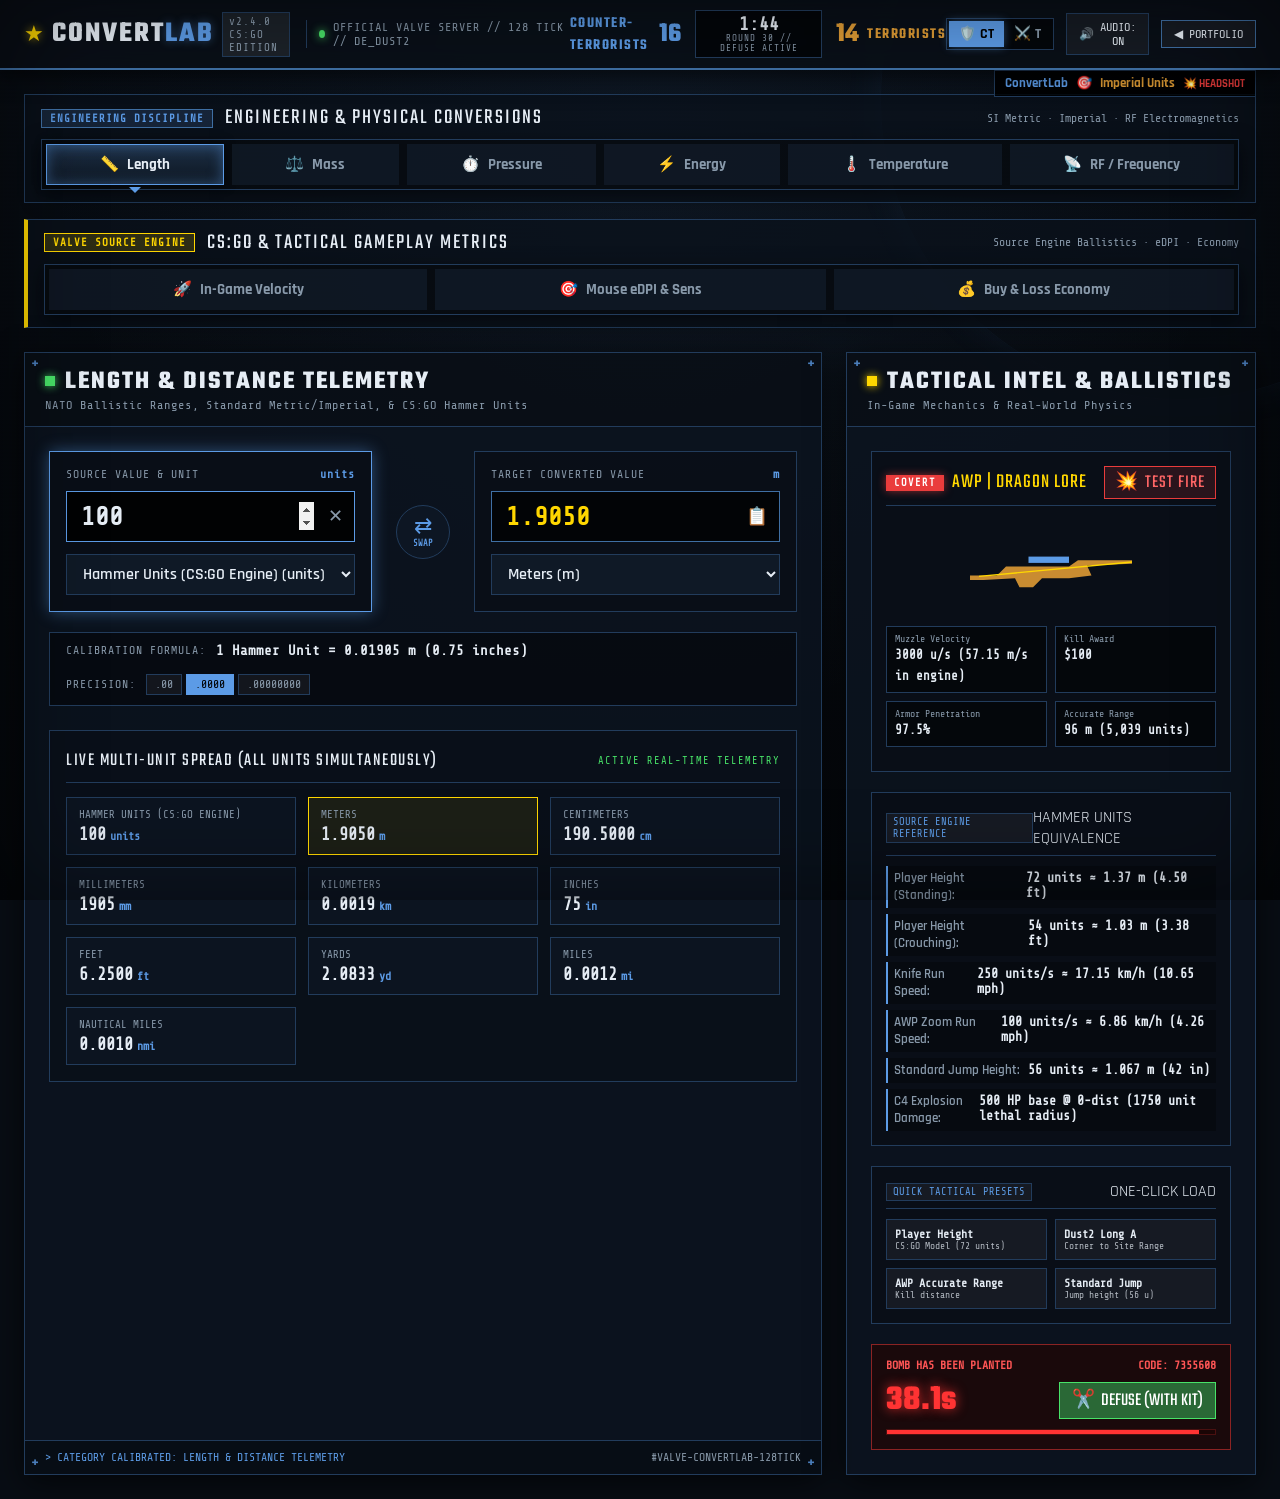
==== commit ddba3150: "Translate all Turkish texts to English across ConvertLab" ====
--- a/convertlab/index.html
+++ b/convertlab/index.html
@@ -1,5 +1,5 @@
 <!DOCTYPE html>
-<html lang="tr">
+<html lang="en">
 <head>
   <meta charset="UTF-8">
   <meta name="viewport" content="width=device-width, initial-scale=1.0">
@@ -71,11 +71,11 @@
     <!-- Grouped Tactical Nav Bar: 2 Distinct Sections -->
     <div class="category-groups-wrapper">
 
-      <!-- GROUP 1: Mühendislik & Fiziksel Ölçümler (Engineering & Physics Matrix) -->
+      <!-- GROUP 1: Engineering & Physical Conversions -->
       <div class="category-group-block">
         <div class="group-header">
           <span class="group-badge eng-badge">ENGINEERING DISCIPLINE</span>
-          <span class="group-title">MÜHENDİSLİK &amp; FİZİKSEL DÖNÜŞÜMLER</span>
+          <span class="group-title">ENGINEERING &amp; PHYSICAL CONVERSIONS</span>
           <span class="group-subtitle">SI Metric · Imperial · RF Electromagnetics</span>
         </div>
         <nav class="tactical-nav-bar group-nav" id="nav-engineering">
@@ -106,11 +106,11 @@
         </nav>
       </div>
 
-      <!-- GROUP 2: CS:GO & Taktik Oyun Metrikleri (Tactical Game & Engine Telemetry) -->
+      <!-- GROUP 2: CS:GO & Tactical Gameplay Metrics -->
       <div class="category-group-block game-group-block">
         <div class="group-header">
           <span class="group-badge cs-badge">VALVE SOURCE ENGINE</span>
-          <span class="group-title">CS:GO &amp; TAKTİK OYUN METRİKLERİ</span>
+          <span class="group-title">CS:GO &amp; TACTICAL GAMEPLAY METRICS</span>
           <span class="group-subtitle">Source Engine Ballistics · eDPI · Economy</span>
         </div>
         <nav class="tactical-nav-bar group-nav" id="nav-gameplay">
@@ -247,7 +247,7 @@
                 <span class="weapon-name" id="weapon-title">AWP | DRAGON LORE</span>
               </div>
               <button class="fire-weapon-btn" id="btn-fire-weapon" title="Fire Weapon (CS:GO Gunshot Sound)">
-                <span>💥</span> ATEŞ ET
+                <span>💥</span> TEST FIRE
               </button>
             </div>
             <div class="weapon-preview-box">
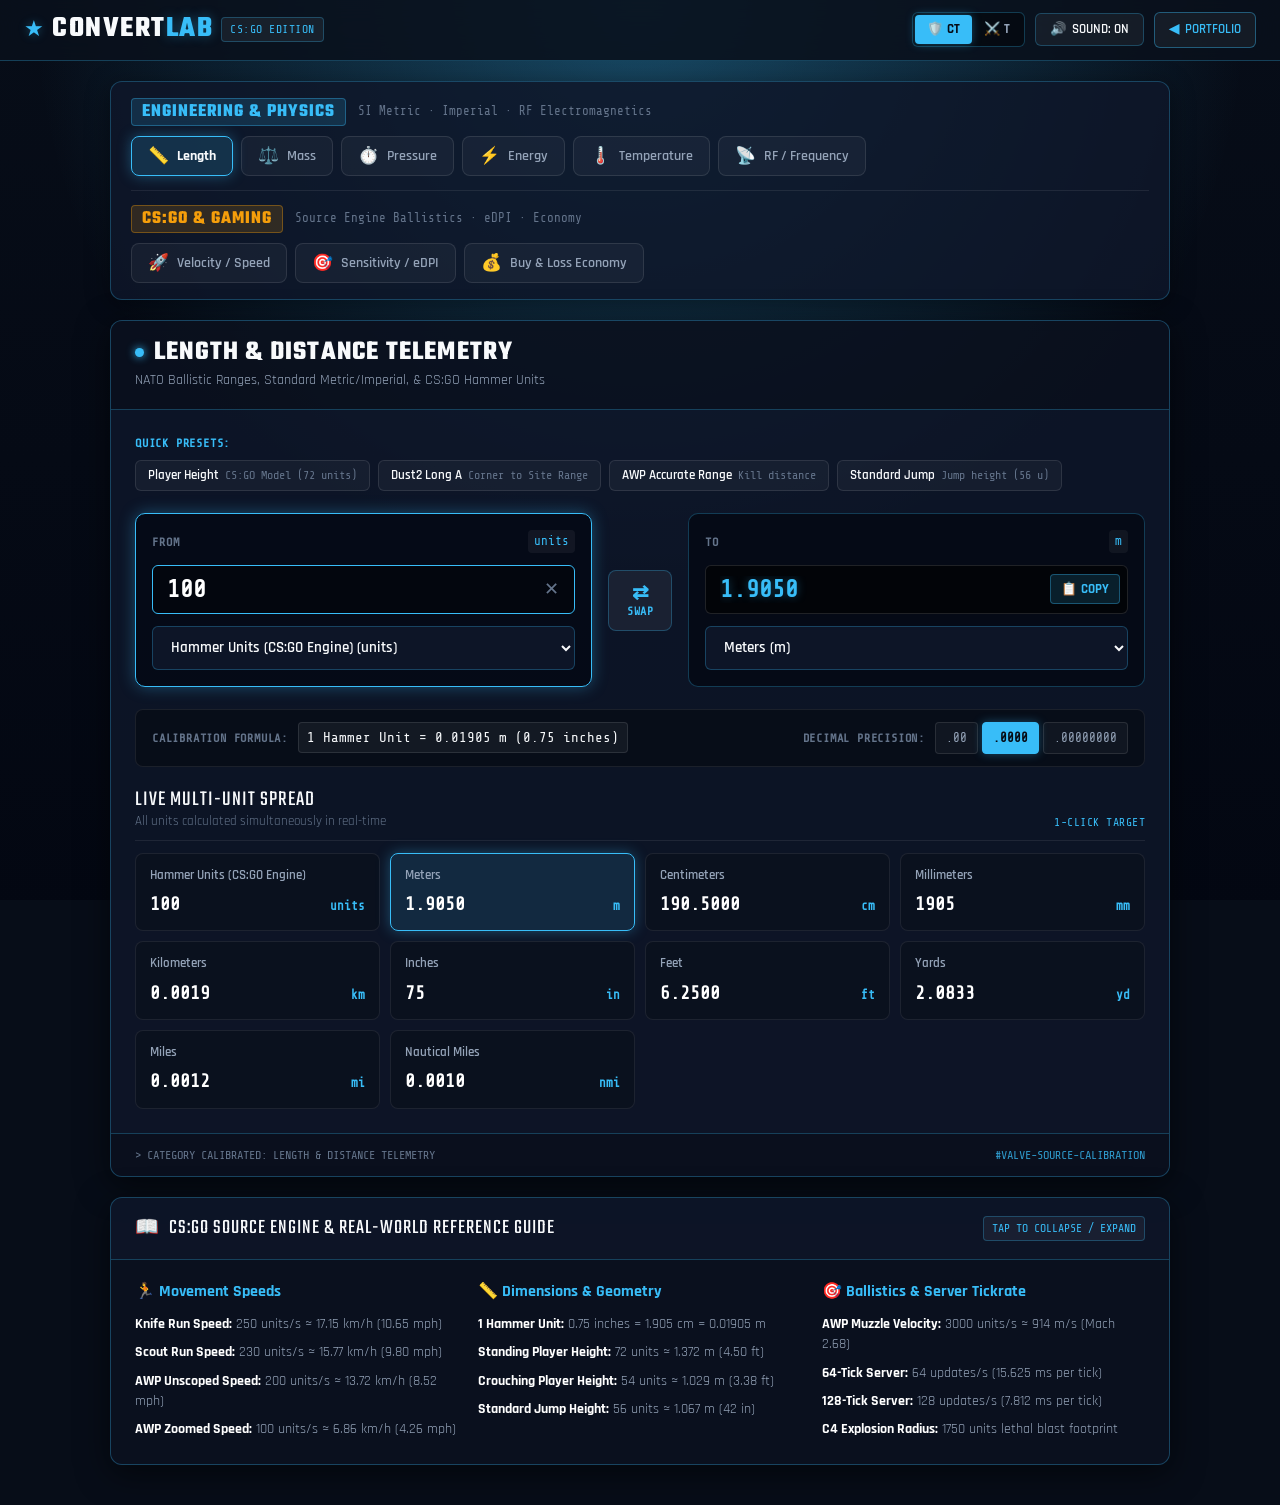
==== commit e34193fe: "Streamline ConvertLab: focus on unit conversions, simplify UI, make responsive for mobile" ====
--- a/convertlab/index.html
+++ b/convertlab/index.html
@@ -2,9 +2,9 @@
 <html lang="en">
 <head>
   <meta charset="UTF-8">
-  <meta name="viewport" content="width=device-width, initial-scale=1.0">
-  <title>CONVERTLAB // CS:GO TACTICAL UNIT CONVERTER</title>
-  <meta name="description" content="Counter-Strike: Global Offensive themed high-precision unit converter & ballistic calculator.">
+  <meta name="viewport" content="width=device-width, initial-scale=1.0, maximum-scale=5.0">
+  <title>ConvertLab // CS:GO Tactical Unit Converter</title>
+  <meta name="description" content="Sleek CS:GO themed unit converter and physical ballistics calculator for engineering and tactical gaming metrics.">
   <link rel="preconnect" href="https://fonts.googleapis.com">
   <link rel="preconnect" href="https://fonts.gstatic.com" crossorigin>
   <link href="https://fonts.googleapis.com/css2?family=Share+Tech+Mono&family=Teko:wght@500;600;700&family=Rajdhani:wght@500;600;700&display=swap" rel="stylesheet">
@@ -12,70 +12,47 @@
 </head>
 <body class="theme-ct">
 
-  <!-- Tactical Scanlines & Vignette -->
-  <div class="crt-overlay"></div>
-  <div class="radar-ping"></div>
-
-  <!-- Ambient Audio Elements (Web Audio API Synthesized fallback) -->
-  <div class="hud-top-bar">
+  <!-- Compact Tactical HUD Header -->
+  <header class="hud-top-bar">
     <div class="hud-left">
       <div class="cs-logo">
         <span class="cs-icon">★</span>
         <span class="cs-title">CONVERT<span class="highlight">LAB</span></span>
-        <span class="badge-version">v2.4.0 CS:GO EDITION</span>
-      </div>
-      <div class="server-status">
-        <span class="pulse-dot"></span>
-        <span class="status-text">OFFICIAL VALVE SERVER // 128 TICK // DE_DUST2</span>
+        <span class="badge-version">CS:GO EDITION</span>
       </div>
     </div>
 
-    <!-- Match Status Center HUD -->
-    <div class="hud-center">
-      <div class="team-score ct-score">
-        <span class="team-tag">COUNTER-TERRORISTS</span>
-        <span class="score-val" id="ct-score-num">16</span>
-      </div>
-      <div class="timer-bomb-box">
-        <div class="round-timer" id="round-timer">1:45</div>
-        <div class="round-num">ROUND 30 // DEFUSE ACTIVE</div>
-      </div>
-      <div class="team-score t-score">
-        <span class="score-val" id="t-score-num">14</span>
-        <span class="team-tag">TERRORISTS</span>
-      </div>
-    </div>
-
-    <!-- HUD Right Actions -->
+    <!-- HUD Right Actions: Team Theme Toggle, Audio, Return to Portfolio -->
     <div class="hud-right">
-      <div class="team-selector">
-        <button class="team-btn ct-btn active" id="btn-team-ct" title="Switch to Counter-Terrorist HUD">
+      <div class="team-selector" role="group" aria-label="Team Theme Selector">
+        <button class="team-btn ct-btn active" id="btn-team-ct" title="Switch to Counter-Terrorist Blue HUD">
           <span class="team-glyph">🛡️</span> CT
         </button>
-        <button class="team-btn t-btn" id="btn-team-t" title="Switch to Terrorist HUD">
+        <button class="team-btn t-btn" id="btn-team-t" title="Switch to Terrorist Amber HUD">
           <span class="team-glyph">⚔️</span> T
         </button>
       </div>
-      <button class="hud-action-btn" id="sound-toggle" title="Toggle Tactical Beep Audio">
-        <span id="sound-icon">🔊</span> AUDIO: ON
+
+      <button class="hud-action-btn" id="sound-toggle" title="Toggle Tactical Audio Effects">
+        <span id="sound-icon">🔊</span> <span class="btn-text">SOUND: ON</span>
       </button>
-      <a href="../" class="hud-action-btn back-portfolio" title="Return to Main Portfolio">
-        <span>◀</span> PORTFOLIO
+
+      <a href="../" class="hud-action-btn back-portfolio" title="Return to Main Engineering Portfolio">
+        <span>◀</span> <span class="btn-text">PORTFOLIO</span>
       </a>
     </div>
-  </div>
-
-  <!-- Main Container -->
-  <div class="tactical-container">
-
-    <!-- Grouped Tactical Nav Bar: 2 Distinct Sections -->
-    <div class="category-groups-wrapper">
+  </header>
+
+  <!-- Main Responsive Container -->
+  <main class="tactical-container">
+
+    <!-- Grouped Category Navigation: 2 Distinct Sections -->
+    <section class="category-groups-wrapper" aria-label="Conversion Categories">
 
       <!-- GROUP 1: Engineering & Physical Conversions -->
       <div class="category-group-block">
         <div class="group-header">
-          <span class="group-badge eng-badge">ENGINEERING DISCIPLINE</span>
-          <span class="group-title">ENGINEERING &amp; PHYSICAL CONVERSIONS</span>
+          <span class="group-badge eng-badge">ENGINEERING &amp; PHYSICS</span>
           <span class="group-subtitle">SI Metric · Imperial · RF Electromagnetics</span>
         </div>
         <nav class="tactical-nav-bar group-nav" id="nav-engineering">
@@ -109,18 +86,17 @@
       <!-- GROUP 2: CS:GO & Tactical Gameplay Metrics -->
       <div class="category-group-block game-group-block">
         <div class="group-header">
-          <span class="group-badge cs-badge">VALVE SOURCE ENGINE</span>
-          <span class="group-title">CS:GO &amp; TACTICAL GAMEPLAY METRICS</span>
+          <span class="group-badge cs-badge">CS:GO &amp; GAMING</span>
           <span class="group-subtitle">Source Engine Ballistics · eDPI · Economy</span>
         </div>
         <nav class="tactical-nav-bar group-nav" id="nav-gameplay">
           <button class="nav-tab" data-cat="velocity">
             <span class="tab-icon">🚀</span>
-            <span class="tab-label">In-Game Velocity</span>
+            <span class="tab-label">Velocity / Speed</span>
           </button>
           <button class="nav-tab" data-cat="csgo_sens">
             <span class="tab-icon">🎯</span>
-            <span class="tab-label">Mouse eDPI &amp; Sens</span>
+            <span class="tab-label">Sensitivity / eDPI</span>
           </button>
           <button class="nav-tab" data-cat="csgo_economy">
             <span class="tab-icon">💰</span>
@@ -129,233 +105,166 @@
         </nav>
       </div>
 
-    </div>
-
-    <!-- Main Workspace Grid -->
-    <div class="workspace-grid">
-
-      <!-- LEFT: Tactical Converter Frame -->
-      <section class="tactical-panel converter-panel">
-        <div class="panel-header">
-          <div class="panel-title">
-            <span class="corner-cross top-left">+</span>
-            <span class="corner-cross top-right">+</span>
-            <span class="status-indicator"></span>
-            <h2 id="current-cat-title">LENGTH CALIBRATION MATRIX</h2>
-          </div>
-          <div class="panel-meta" id="current-cat-desc">
-            NATO STANAG & CS:GO Hammer Unit Metric Alignment
-          </div>
-        </div>
-
-        <div class="panel-body">
-          <!-- Live Value Input HUD -->
-          <div class="conversion-row">
-            <div class="input-card from-card">
-              <div class="card-header">
-                <span class="card-label">SOURCE VALUE & UNIT</span>
-                <span class="unit-code" id="from-unit-code">SOURCE</span>
-              </div>
-              <div class="input-wrap">
-                <input type="number" id="input-val" class="tactical-input" value="100" step="any" autofocus>
-                <button class="clear-btn" id="btn-clear" title="Clear Input">✕</button>
-              </div>
-              <div class="unit-select-wrap">
-                <select id="select-from" class="tactical-select"></select>
-              </div>
-            </div>
-
-            <div class="swap-divider">
-              <button class="swap-btn" id="btn-swap" title="Swap Units">
-                <span class="swap-icon">⇄</span>
-                <span class="swap-label">SWAP</span>
+    </section>
+
+    <!-- Main Unit Converter Card -->
+    <section class="tactical-panel converter-panel">
+      <!-- Panel Header -->
+      <div class="panel-header">
+        <div class="panel-title-wrap">
+          <span class="status-indicator"></span>
+          <h1 id="current-cat-title">LENGTH CONVERSION MATRIX</h1>
+        </div>
+        <p class="panel-meta" id="current-cat-desc">
+          NATO STANAG &amp; CS:GO Hammer Unit Metric Alignment
+        </p>
+      </div>
+
+      <div class="panel-body">
+
+        <!-- Quick 1-Click Tactical Presets -->
+        <div class="presets-container">
+          <div class="presets-header">
+            <span class="presets-label">QUICK PRESETS:</span>
+          </div>
+          <div class="preset-buttons-grid" id="preset-buttons">
+            <!-- Dynamically populated presets -->
+          </div>
+        </div>
+
+        <!-- Live Conversion Input / Output Grid -->
+        <div class="conversion-row">
+          <!-- From Card -->
+          <div class="input-card from-card">
+            <div class="card-header">
+              <span class="card-label">FROM</span>
+              <span class="unit-code" id="from-unit-code">SOURCE</span>
+            </div>
+            <div class="input-wrap">
+              <input type="number" id="input-val" class="tactical-input" value="100" step="any" inputmode="decimal" placeholder="Enter value..." autofocus>
+              <button class="clear-btn" id="btn-clear" title="Clear Input" aria-label="Clear Input">✕</button>
+            </div>
+            <div class="unit-select-wrap">
+              <select id="select-from" class="tactical-select" aria-label="Source Unit"></select>
+            </div>
+          </div>
+
+          <!-- Swap Button -->
+          <div class="swap-divider">
+            <button class="swap-btn" id="btn-swap" title="Swap Units" aria-label="Swap Units">
+              <span class="swap-icon">⇄</span>
+              <span class="swap-label">SWAP</span>
+            </button>
+          </div>
+
+          <!-- To Card -->
+          <div class="input-card to-card">
+            <div class="card-header">
+              <span class="card-label">TO</span>
+              <span class="unit-code" id="to-unit-code">TARGET</span>
+            </div>
+            <div class="input-wrap">
+              <input type="text" id="output-val" class="tactical-input output" readonly value="0.00" aria-label="Converted Result">
+              <button class="copy-btn" id="btn-copy" title="Copy Result to Clipboard" aria-label="Copy to Clipboard">
+                <span class="copy-icon">📋</span>
+                <span class="copy-text">COPY</span>
               </button>
             </div>
-
-            <div class="input-card to-card">
-              <div class="card-header">
-                <span class="card-label">TARGET CONVERTED VALUE</span>
-                <span class="unit-code" id="to-unit-code">TARGET</span>
-              </div>
-              <div class="input-wrap">
-                <input type="text" id="output-val" class="tactical-input output" readonly value="0.00">
-                <button class="copy-btn" id="btn-copy" title="Copy to Clipboard">📋</button>
-              </div>
-              <div class="unit-select-wrap">
-                <select id="select-to" class="tactical-select"></select>
-              </div>
-            </div>
-          </div>
-
-          <!-- Formula & Precision Control Bar -->
-          <div class="tactical-strip">
-            <div class="strip-item formula-box">
-              <span class="strip-label">CALIBRATION FORMULA:</span>
-              <span class="strip-value" id="formula-text">1 Hammer Unit = 0.01905 m</span>
-            </div>
-            <div class="strip-item precision-control">
-              <span class="strip-label">PRECISION:</span>
-              <div class="prec-buttons">
-                <button class="prec-btn" data-prec="2">.00</button>
-                <button class="prec-btn active" data-prec="4">.0000</button>
-                <button class="prec-btn" data-prec="8">.00000000</button>
-              </div>
-            </div>
-          </div>
-
-          <!-- Live Multi-Unit Matrix (Tactical Radar Display) -->
-          <div class="matrix-section">
-            <div class="matrix-header">
-              <span class="matrix-title">LIVE MULTI-UNIT SPREAD (ALL UNITS SIMULTANEOUSLY)</span>
-              <span class="matrix-tag">ACTIVE REAL-TIME TELEMETRY</span>
-            </div>
-            <div class="matrix-grid" id="matrix-grid">
-              <!-- Dynamically populated cards -->
-            </div>
-          </div>
-        </div>
-
-        <div class="panel-footer">
-          <span class="corner-cross bottom-left">+</span>
-          <span class="corner-cross bottom-right">+</span>
-          <span class="console-text" id="status-log">> SYSTEM READY. AWAITING USER TELEMETRY INPUT...</span>
-          <span class="hash-tag">#VALVE-CONVERTLAB-128TICK</span>
-        </div>
-      </section>
-
-      <!-- RIGHT: Tactical Intel & CS:GO Ballistics / Lore HUD -->
-      <aside class="tactical-panel intel-panel">
-        <div class="panel-header">
-          <div class="panel-title">
-            <span class="corner-cross top-left">+</span>
-            <span class="corner-cross top-right">+</span>
-            <span class="status-indicator warning"></span>
-            <h2>TACTICAL INTEL & BALLISTICS</h2>
-          </div>
-          <div class="panel-meta">
-            In-Game Mechanics & Real-World Physics
-          </div>
-        </div>
-
-        <div class="panel-body intel-body">
-
-          <!-- Weapon Spec Card -->
-          <div class="intel-card weapon-card" id="intel-weapon">
-            <div class="intel-card-header">
-              <div style="display: flex; align-items: center; gap: 8px;">
-                <span class="weapon-rarity covert">COVERT</span>
-                <span class="weapon-name" id="weapon-title">AWP | DRAGON LORE</span>
-              </div>
-              <button class="fire-weapon-btn" id="btn-fire-weapon" title="Fire Weapon (CS:GO Gunshot Sound)">
-                <span>💥</span> TEST FIRE
-              </button>
-            </div>
-            <div class="weapon-preview-box">
-              <div class="crosshair-overlay"></div>
-              <div class="weapon-graphic" id="weapon-svg-wrap">
-                <!-- CSGO Weapon Silhouette -->
-              </div>
-              <div class="weapon-specs-grid" id="weapon-specs">
-                <div class="spec-cell">
-                  <span class="spec-lbl">Muzzle Velocity</span>
-                  <span class="spec-val" id="spec-vel">3000 u/s (914 m/s)</span>
-                </div>
-                <div class="spec-cell">
-                  <span class="spec-lbl">Kill Award</span>
-                  <span class="spec-val" id="spec-award">$100</span>
-                </div>
-                <div class="spec-cell">
-                  <span class="spec-lbl">Armor Penetration</span>
-                  <span class="spec-val" id="spec-pen">97.5%</span>
-                </div>
-                <div class="spec-cell">
-                  <span class="spec-lbl">Accurate Range</span>
-                  <span class="spec-val" id="spec-range">96 m (5,039 units)</span>
-                </div>
-              </div>
-            </div>
-          </div>
-
-          <!-- CS:GO Hammer Unit Engine Equivalencies Reference -->
-          <div class="intel-card hammer-units-card">
-            <div class="intel-card-header">
-              <span class="badge-hud">SOURCE ENGINE REFERENCE</span>
-              <span class="card-caption">HAMMER UNITS EQUIVALENCE</span>
-            </div>
-            <ul class="hammer-list">
-              <li>
-                <span class="h-name">Player Height (Standing):</span>
-                <span class="h-val">72 units ≈ 1.37 m (4.50 ft)</span>
-              </li>
-              <li>
-                <span class="h-name">Player Height (Crouching):</span>
-                <span class="h-val">54 units ≈ 1.03 m (3.38 ft)</span>
-              </li>
-              <li>
-                <span class="h-name">Knife Run Speed:</span>
-                <span class="h-val">250 units/s ≈ 17.15 km/h (10.65 mph)</span>
-              </li>
-              <li>
-                <span class="h-name">AWP Zoom Run Speed:</span>
-                <span class="h-val">100 units/s ≈ 6.86 km/h (4.26 mph)</span>
-              </li>
-              <li>
-                <span class="h-name">Standard Jump Height:</span>
-                <span class="h-val">56 units ≈ 1.067 m (42 in)</span>
-              </li>
-              <li>
-                <span class="h-name">C4 Explosion Damage:</span>
-                <span class="h-val">500 HP base @ 0-dist (1750 unit lethal radius)</span>
-              </li>
-            </ul>
-          </div>
-
-          <!-- Quick Copy Preset Bar -->
-          <div class="intel-card preset-card">
-            <div class="intel-card-header">
-              <span class="badge-hud">QUICK TACTICAL PRESETS</span>
-              <span class="card-caption">ONE-CLICK LOAD</span>
-            </div>
-            <div class="preset-buttons-grid" id="preset-buttons">
-              <!-- Dynamically populated presets based on active category -->
-            </div>
-          </div>
-
-          <!-- C4 Interactive Defusal Countdown Mini-HUD -->
-          <div class="intel-card c4-defuse-card">
-            <div class="c4-header">
-              <span class="c4-label">BOMB HAS BEEN PLANTED</span>
-              <span class="c4-code">CODE: 7355608</span>
-            </div>
-            <div class="c4-display">
-              <div class="c4-timer" id="c4-timer-display">40.00s</div>
-              <button class="defuse-kit-btn" id="btn-defuse">
-                <span class="kit-icon">✂️</span> DEFUSE (WITH KIT)
-              </button>
-            </div>
-            <div class="c4-progress-bar">
-              <div class="c4-fill" id="c4-fill-bar"></div>
-            </div>
-          </div>
-
-        </div>
-      </aside>
-
-    </div>
-
-  </div>
-
-  <!-- Bottom Tactical Killfeed / Notification Center -->
-  <div class="hud-killfeed" id="hud-killfeed">
-    <div class="killfeed-item">
-      <span class="player ct">ConvertLab</span>
-      <span class="weapon-ico">🎯</span>
-      <span class="player t">Imperial Units</span>
-      <span class="headshot">💥 HEADSHOT</span>
-    </div>
-  </div>
-
-  <!-- Weapon / Game Sound Effects synthesized via Web Audio API -->
+            <div class="unit-select-wrap">
+              <select id="select-to" class="tactical-select" aria-label="Target Unit"></select>
+            </div>
+          </div>
+        </div>
+
+        <!-- Formula & Precision Control Strip -->
+        <div class="tactical-strip">
+          <div class="strip-item formula-box">
+            <span class="strip-label">CALIBRATION FORMULA:</span>
+            <span class="strip-value" id="formula-text">1 Hammer Unit = 0.01905 m</span>
+          </div>
+          <div class="strip-item precision-control">
+            <span class="strip-label">DECIMAL PRECISION:</span>
+            <div class="prec-buttons" role="group" aria-label="Decimal Precision">
+              <button class="prec-btn" data-prec="2">.00</button>
+              <button class="prec-btn active" data-prec="4">.0000</button>
+              <button class="prec-btn" data-prec="8">.00000000</button>
+            </div>
+          </div>
+        </div>
+
+        <!-- Live Multi-Unit Spread Matrix -->
+        <div class="matrix-section">
+          <div class="matrix-header">
+            <div class="matrix-title-group">
+              <span class="matrix-title">LIVE MULTI-UNIT SPREAD</span>
+              <span class="matrix-sub">All units calculated simultaneously in real-time</span>
+            </div>
+            <span class="matrix-tag">1-CLICK TARGET</span>
+          </div>
+          <div class="matrix-grid" id="matrix-grid">
+            <!-- Dynamically populated unit cards -->
+          </div>
+        </div>
+
+      </div>
+
+      <!-- Panel Footer / Console Status -->
+      <div class="panel-footer">
+        <span class="console-text" id="status-log">&gt; CONVERTLAB READY. AWAITING INPUT...</span>
+        <span class="hash-tag">#VALVE-SOURCE-CALIBRATION</span>
+      </div>
+    </section>
+
+    <!-- Collapsible / Clean CS:GO Hammer Units & Ballistics Reference Guide -->
+    <section class="tactical-panel guide-panel">
+      <details class="guide-details" open>
+        <summary class="guide-summary">
+          <div class="summary-left">
+            <span class="summary-icon">📖</span>
+            <span class="summary-title">CS:GO SOURCE ENGINE &amp; REAL-WORLD REFERENCE GUIDE</span>
+          </div>
+          <span class="summary-badge">TAP TO COLLAPSE / EXPAND</span>
+        </summary>
+        <div class="guide-content">
+          <div class="guide-grid">
+            <div class="guide-item">
+              <div class="g-title">🏃 Movement Speeds</div>
+              <ul class="g-list">
+                <li><strong>Knife Run Speed:</strong> 250 units/s ≈ 17.15 km/h (10.65 mph)</li>
+                <li><strong>Scout Run Speed:</strong> 230 units/s ≈ 15.77 km/h (9.80 mph)</li>
+                <li><strong>AWP Unscoped Speed:</strong> 200 units/s ≈ 13.72 km/h (8.52 mph)</li>
+                <li><strong>AWP Zoomed Speed:</strong> 100 units/s ≈ 6.86 km/h (4.26 mph)</li>
+              </ul>
+            </div>
+            <div class="guide-item">
+              <div class="g-title">📏 Dimensions &amp; Geometry</div>
+              <ul class="g-list">
+                <li><strong>1 Hammer Unit:</strong> 0.75 inches = 1.905 cm = 0.01905 m</li>
+                <li><strong>Standing Player Height:</strong> 72 units ≈ 1.372 m (4.50 ft)</li>
+                <li><strong>Crouching Player Height:</strong> 54 units ≈ 1.029 m (3.38 ft)</li>
+                <li><strong>Standard Jump Height:</strong> 56 units ≈ 1.067 m (42 in)</li>
+              </ul>
+            </div>
+            <div class="guide-item">
+              <div class="g-title">🎯 Ballistics &amp; Server Tickrate</div>
+              <ul class="g-list">
+                <li><strong>AWP Muzzle Velocity:</strong> 3000 units/s ≈ 914 m/s (Mach 2.68)</li>
+                <li><strong>64-Tick Server:</strong> 64 updates/s (15.625 ms per tick)</li>
+                <li><strong>128-Tick Server:</strong> 128 updates/s (7.812 ms per tick)</li>
+                <li><strong>C4 Explosion Radius:</strong> 1750 units lethal blast footprint</li>
+              </ul>
+            </div>
+          </div>
+        </div>
+      </details>
+    </section>
+
+  </main>
+
+  <!-- Non-intrusive Toast Notification Container -->
+  <div class="toast-container" id="toast-container" aria-live="polite"></div>
+
+  <!-- Audio Synthesis & Unit Calculation Logic -->
   <script src="script.js"></script>
 </body>
 </html>
--- a/convertlab/style.css
+++ b/convertlab/style.css
@@ -1,139 +1,119 @@
 /* =====================================================================
-   CONVERTLAB // CS:GO TACTICAL HUD THEME
+   CONVERTLAB // CS:GO TACTICAL HUD THEME (CLEAN & RESPONSIVE)
    Authentic Counter-Strike Aesthetic: CT Navy/Blue & T Orange/Amber
-   Clean military sci-fi borders, live radar glow, tech mono fonts
+   Focused on Unit Conversion with Modern Mobile-First UX
    ===================================================================== */
 
 :root {
-  /* CT Faction Defaults (Navy & Cyan/Electric Blue) */
-  --ct-primary: #5c9be6;
-  --ct-glow: rgba(92, 155, 230, 0.45);
-  --ct-dark: #0f1826;
-  --ct-darker: #080d14;
-  --ct-border: #223c5c;
-  --ct-border-bright: #3f6fa3;
-
-  /* T Faction (Amber, Rust Orange & Desert Tan) */
-  --t-primary: #de9b35;
-  --t-glow: rgba(222, 155, 53, 0.45);
-  --t-dark: #24190c;
-  --t-darker: #130c06;
-  --t-border: #5a3c18;
-  --t-border-bright: #966528;
-
-  /* Active Theme Variables (Dynamic switchable) */
+  /* Counter-Terrorist (CT) Theme Palette */
+  --ct-primary: #38bdf8;
+  --ct-primary-hover: #7dd3fc;
+  --ct-glow: rgba(56, 189, 248, 0.35);
+  --ct-dark: #0f172a;
+  --ct-darker: #070d18;
+  --ct-card-bg: rgba(15, 23, 42, 0.85);
+  --ct-border: rgba(56, 189, 248, 0.28);
+  --ct-border-bright: rgba(56, 189, 248, 0.65);
+
+  /* Terrorist (T) Theme Palette */
+  --t-primary: #f59e0b;
+  --t-primary-hover: #fbbf24;
+  --t-glow: rgba(245, 158, 11, 0.35);
+  --t-dark: #20150b;
+  --t-darker: #100b05;
+  --t-card-bg: rgba(32, 21, 11, 0.88);
+  --t-border: rgba(245, 158, 11, 0.32);
+  --t-border-bright: rgba(245, 158, 11, 0.7);
+
+  /* Dynamic Active Theme Variables */
   --theme-color: var(--ct-primary);
+  --theme-hover: var(--ct-primary-hover);
   --theme-glow: var(--ct-glow);
   --theme-bg-dark: var(--ct-dark);
   --theme-bg-darker: var(--ct-darker);
+  --theme-card: var(--ct-card-bg);
   --theme-border: var(--ct-border);
   --theme-border-bright: var(--ct-border-bright);
 
-  /* HUD General Colors */
-  --hud-white: #e6edf5;
-  --hud-gray: #8899aa;
-  --hud-dark-gray: #445566;
-  --hud-red: #ea3c3c;
-  --hud-green: #48e268;
-  --hud-gold: #ffd700;
+  /* Neutral & Utility Colors */
+  --text-primary: #f8fafc;
+  --text-secondary: #94a3b8;
+  --text-muted: #64748b;
+  --bg-input: rgba(3, 7, 18, 0.75);
+  --success: #22c55e;
+  --danger: #ef4444;
 
   /* Typography */
   --font-mono: 'Share Tech Mono', 'Courier New', monospace;
   --font-teko: 'Teko', sans-serif;
-  --font-raj: 'Rajdhani', sans-serif;
-}
-
-/* Base Body Styles */
-* {
+  --font-raj: 'Rajdhani', -apple-system, BlinkMacSystemFont, 'Segoe UI', Roboto, sans-serif;
+}
+
+/* Reset & Box Sizing */
+*, *::before, *::after {
   box-sizing: border-box;
   margin: 0;
   padding: 0;
 }
 
+html {
+  font-size: 16px;
+  -webkit-text-size-adjust: 100%;
+  scroll-behavior: smooth;
+}
+
 body {
   background-color: var(--theme-bg-darker);
-  color: var(--hud-white);
+  color: var(--text-primary);
   font-family: var(--font-raj);
   min-height: 100vh;
   overflow-x: hidden;
   position: relative;
   background-image: 
-    radial-gradient(circle at 50% 15%, rgba(92, 155, 230, 0.08) 0%, transparent 60%),
-    linear-gradient(180deg, rgba(8, 13, 20, 0.85) 0%, rgba(5, 8, 12, 0.98) 100%),
-    repeating-linear-gradient(0deg, transparent, transparent 2px, rgba(0, 0, 0, 0.25) 2px, rgba(0, 0, 0, 0.25) 4px);
+    radial-gradient(circle at 50% 0%, var(--theme-glow) 0%, transparent 55%),
+    linear-gradient(180deg, rgba(7, 13, 24, 0.95) 0%, rgba(3, 7, 18, 0.98) 100%);
   background-attachment: fixed;
-  transition: background-color 0.4s ease, border-color 0.4s ease;
+  transition: background-color 0.3s ease;
+  line-height: 1.5;
 }
 
 /* Terrorist Theme Override */
 body.theme-t {
   --theme-color: var(--t-primary);
+  --theme-hover: var(--t-primary-hover);
   --theme-glow: var(--t-glow);
   --theme-bg-dark: var(--t-dark);
   --theme-bg-darker: var(--t-darker);
+  --theme-card: var(--t-card-bg);
   --theme-border: var(--t-border);
   --theme-border-bright: var(--t-border-bright);
   background-image: 
-    radial-gradient(circle at 50% 15%, rgba(222, 155, 53, 0.08) 0%, transparent 60%),
-    linear-gradient(180deg, rgba(19, 12, 6, 0.88) 0%, rgba(10, 6, 3, 0.98) 100%),
-    repeating-linear-gradient(0deg, transparent, transparent 2px, rgba(0, 0, 0, 0.25) 2px, rgba(0, 0, 0, 0.25) 4px);
-}
-
-/* Scanline / CRT Vignette Overlay */
-.crt-overlay {
-  position: fixed;
-  top: 0;
-  left: 0;
-  width: 100vw;
-  height: 100vh;
-  pointer-events: none;
-  z-index: 999;
-  box-shadow: inset 0 0 100px rgba(0, 0, 0, 0.8);
-  opacity: 0.6;
-}
-
-/* Animated Radar Sweep in Background */
-.radar-ping {
-  position: fixed;
-  top: -200px;
-  right: -200px;
-  width: 600px;
-  height: 600px;
-  border-radius: 50%;
-  border: 1px solid var(--theme-border);
-  pointer-events: none;
-  opacity: 0.15;
-  box-shadow: 0 0 40px var(--theme-glow);
-  animation: radarRotate 12s linear infinite;
-  z-index: 1;
-}
-
-@keyframes radarRotate {
-  0% { transform: rotate(0deg); }
-  100% { transform: rotate(360deg); }
+    radial-gradient(circle at 50% 0%, var(--t-glow) 0%, transparent 55%),
+    linear-gradient(180deg, rgba(16, 11, 5, 0.95) 0%, rgba(8, 5, 2, 0.98) 100%);
 }
 
 /* =====================================================================
-   TOP HUD BAR
+   HEADER & HUD TOP BAR
    ===================================================================== */
 .hud-top-bar {
   display: flex;
-  align-items: center;
   justify-content: space-between;
-  padding: 10px 24px;
-  background: rgba(10, 16, 24, 0.85);
-  border-bottom: 2px solid var(--theme-border-bright);
-  backdrop-filter: blur(10px);
+  align-items: center;
+  padding: 12px 24px;
+  background: rgba(10, 16, 28, 0.88);
+  border-bottom: 1px solid var(--theme-border);
+  backdrop-filter: blur(12px);
+  -webkit-backdrop-filter: blur(12px);
   position: sticky;
   top: 0;
   z-index: 100;
-  box-shadow: 0 4px 20px rgba(0, 0, 0, 0.6);
+  transition: border-color 0.3s ease;
 }
 
 .hud-left {
   display: flex;
   align-items: center;
-  gap: 16px;
+  gap: 12px;
 }
 
 .cs-logo {
@@ -143,143 +123,60 @@
 }
 
 .cs-icon {
-  color: var(--hud-gold);
-  font-size: 1.4rem;
-  text-shadow: 0 0 8px rgba(255, 215, 0, 0.6);
+  color: var(--theme-color);
+  font-size: 1.35rem;
+  text-shadow: 0 0 10px var(--theme-glow);
 }
 
 .cs-title {
   font-family: var(--font-teko);
-  font-size: 1.8rem;
+  font-size: 1.85rem;
   font-weight: 700;
-  letter-spacing: 2px;
-  color: var(--hud-white);
+  letter-spacing: 1.5px;
+  color: var(--text-primary);
   line-height: 1;
 }
 
 .cs-title .highlight {
   color: var(--theme-color);
-  text-shadow: 0 0 10px var(--theme-glow);
+  text-shadow: 0 0 12px var(--theme-glow);
 }
 
 .badge-version {
   font-family: var(--font-mono);
-  font-size: 0.68rem;
-  background: rgba(255, 255, 255, 0.08);
+  font-size: 0.72rem;
+  padding: 3px 8px;
+  background: rgba(255, 255, 255, 0.06);
   border: 1px solid var(--theme-border);
-  color: var(--hud-gray);
-  padding: 2px 6px;
-  letter-spacing: 1px;
-}
-
-.server-status {
-  display: flex;
-  align-items: center;
-  gap: 8px;
-  padding-left: 12px;
-  border-left: 1px solid var(--theme-border);
-}
-
-.pulse-dot {
-  width: 8px;
-  height: 8px;
-  border-radius: 50%;
-  background: var(--hud-green);
-  box-shadow: 0 0 8px var(--hud-green);
-  animation: pulse 1.8s infinite;
-}
-
-@keyframes pulse {
-  0%, 100% { opacity: 1; transform: scale(1); }
-  50% { opacity: 0.4; transform: scale(0.85); }
-}
-
-.status-text {
-  font-family: var(--font-mono);
-  font-size: 0.75rem;
-  color: var(--hud-gray);
-  letter-spacing: 1px;
-}
-
-/* Center Scoreboard Mini HUD */
-.hud-center {
-  display: flex;
-  align-items: center;
-  gap: 14px;
-}
-
-.team-score {
-  display: flex;
-  align-items: center;
-  gap: 8px;
-  font-family: var(--font-teko);
-}
-
-.team-tag {
-  font-size: 0.95rem;
-  letter-spacing: 1.5px;
-  font-weight: 600;
-}
-
-.ct-score {
-  color: var(--ct-primary);
-}
-
-.t-score {
-  color: var(--t-primary);
-}
-
-.score-val {
-  font-size: 1.7rem;
-  font-weight: 700;
-  line-height: 1;
-}
-
-.timer-bomb-box {
-  background: rgba(0, 0, 0, 0.6);
+  border-radius: 4px;
+  color: var(--theme-color);
+  letter-spacing: 0.5px;
+}
+
+.hud-right {
+  display: flex;
+  align-items: center;
+  gap: 10px;
+}
+
+/* Team Faction Selector */
+.team-selector {
+  display: flex;
+  background: rgba(0, 0, 0, 0.4);
   border: 1px solid var(--theme-border);
-  padding: 4px 14px;
-  text-align: center;
-  min-width: 90px;
-}
-
-.round-timer {
-  font-family: var(--font-mono);
-  font-size: 1.15rem;
-  font-weight: 700;
-  color: var(--hud-white);
-  line-height: 1;
-}
-
-.round-num {
-  font-family: var(--font-mono);
-  font-size: 0.58rem;
-  color: var(--hud-gray);
-  letter-spacing: 1px;
-}
-
-/* Right Actions */
-.hud-right {
-  display: flex;
-  align-items: center;
-  gap: 12px;
-}
-
-.team-selector {
-  display: flex;
-  background: rgba(0, 0, 0, 0.5);
-  border: 1px solid var(--theme-border);
+  border-radius: 6px;
   padding: 2px;
 }
 
 .team-btn {
   background: transparent;
   border: none;
-  color: var(--hud-gray);
+  color: var(--text-secondary);
   font-family: var(--font-raj);
   font-weight: 700;
-  font-size: 0.85rem;
-  padding: 4px 10px;
+  font-size: 0.82rem;
+  padding: 6px 12px;
+  border-radius: 4px;
   cursor: pointer;
   display: flex;
   align-items: center;
@@ -287,888 +184,1113 @@
   transition: all 0.2s ease;
 }
 
-.team-btn.ct-btn.active {
+.team-btn.active.ct-btn {
   background: var(--ct-primary);
-  color: #000;
+  color: #060b14;
   box-shadow: 0 0 10px var(--ct-glow);
 }
 
-.team-btn.t-btn.active {
+.team-btn.active.t-btn {
   background: var(--t-primary);
-  color: #000;
+  color: #100b05;
   box-shadow: 0 0 10px var(--t-glow);
 }
 
+/* Action Buttons in Header */
 .hud-action-btn {
   background: rgba(255, 255, 255, 0.05);
   border: 1px solid var(--theme-border);
-  color: var(--hud-white);
-  font-family: var(--font-mono);
-  font-size: 0.75rem;
-  padding: 6px 12px;
+  color: var(--text-primary);
+  font-family: var(--font-raj);
+  font-size: 0.82rem;
+  font-weight: 600;
+  padding: 7px 14px;
+  border-radius: 6px;
   cursor: pointer;
+  display: flex;
+  align-items: center;
+  gap: 6px;
   text-decoration: none;
-  display: inline-flex;
-  align-items: center;
-  gap: 6px;
   transition: all 0.2s ease;
 }
 
 .hud-action-btn:hover {
-  background: var(--theme-color);
-  color: #000;
+  background: rgba(255, 255, 255, 0.1);
   border-color: var(--theme-color);
+  color: var(--theme-color);
   box-shadow: 0 0 12px var(--theme-glow);
 }
 
 .hud-action-btn.back-portfolio {
-  border-color: var(--theme-border-bright);
+  border-color: rgba(56, 189, 248, 0.4);
+  color: var(--ct-primary);
 }
 
 /* =====================================================================
    MAIN TACTICAL CONTAINER
    ===================================================================== */
 .tactical-container {
-  max-width: 1440px;
+  max-width: 1100px;
   margin: 0 auto;
+  padding: 20px 20px 40px;
+  display: flex;
+  flex-direction: column;
+  gap: 20px;
+}
+
+/* =====================================================================
+   CATEGORY GROUPS & TABS
+   ===================================================================== */
+.category-groups-wrapper {
+  display: flex;
+  flex-direction: column;
+  gap: 14px;
+  background: var(--theme-card);
+  border: 1px solid var(--theme-border);
+  border-radius: 12px;
+  padding: 16px 20px;
+  box-shadow: 0 4px 24px rgba(0, 0, 0, 0.4);
+}
+
+.category-group-block {
+  display: flex;
+  flex-direction: column;
+  gap: 10px;
+}
+
+.category-group-block:not(:last-child) {
+  padding-bottom: 14px;
+  border-bottom: 1px solid rgba(255, 255, 255, 0.08);
+}
+
+.group-header {
+  display: flex;
+  align-items: center;
+  flex-wrap: wrap;
+  gap: 8px 12px;
+}
+
+.group-badge {
+  font-family: var(--font-teko);
+  font-size: 1.15rem;
+  font-weight: 700;
+  letter-spacing: 1px;
+  padding: 2px 10px;
+  border-radius: 4px;
+  line-height: 1.2;
+}
+
+.eng-badge {
+  background: rgba(56, 189, 248, 0.15);
+  color: var(--ct-primary);
+  border: 1px solid rgba(56, 189, 248, 0.35);
+}
+
+.cs-badge {
+  background: rgba(245, 158, 11, 0.15);
+  color: var(--t-primary);
+  border: 1px solid rgba(245, 158, 11, 0.35);
+}
+
+.group-subtitle {
+  font-family: var(--font-mono);
+  font-size: 0.78rem;
+  color: var(--text-muted);
+}
+
+.tactical-nav-bar {
+  display: flex;
+  flex-wrap: wrap;
+  gap: 8px;
+}
+
+.nav-tab {
+  background: rgba(255, 255, 255, 0.04);
+  border: 1px solid rgba(255, 255, 255, 0.1);
+  color: var(--text-secondary);
+  font-family: var(--font-raj);
+  font-size: 0.9rem;
+  font-weight: 600;
+  padding: 8px 16px;
+  border-radius: 8px;
+  cursor: pointer;
+  display: flex;
+  align-items: center;
+  gap: 8px;
+  transition: all 0.2s ease;
+  white-space: nowrap;
+}
+
+.nav-tab:hover {
+  background: rgba(255, 255, 255, 0.08);
+  border-color: var(--theme-border-bright);
+  color: var(--text-primary);
+}
+
+.nav-tab.active {
+  background: rgba(56, 189, 248, 0.16);
+  border-color: var(--theme-color);
+  color: var(--text-primary);
+  box-shadow: 0 0 14px var(--theme-glow);
+  font-weight: 700;
+}
+
+body.theme-t .nav-tab.active {
+  background: rgba(245, 158, 11, 0.18);
+  border-color: var(--t-primary);
+  box-shadow: 0 0 14px var(--t-glow);
+}
+
+.tab-icon {
+  font-size: 1.05rem;
+}
+
+/* =====================================================================
+   MAIN CONVERTER PANEL
+   ===================================================================== */
+.tactical-panel {
+  background: var(--theme-card);
+  border: 1px solid var(--theme-border);
+  border-radius: 12px;
+  box-shadow: 0 8px 32px rgba(0, 0, 0, 0.55);
+  overflow: hidden;
+  transition: border-color 0.3s ease;
+}
+
+.panel-header {
+  padding: 18px 24px;
+  border-bottom: 1px solid var(--theme-border);
+  background: rgba(0, 0, 0, 0.25);
+  display: flex;
+  flex-direction: column;
+  gap: 4px;
+}
+
+.panel-title-wrap {
+  display: flex;
+  align-items: center;
+  gap: 10px;
+}
+
+.status-indicator {
+  width: 9px;
+  height: 9px;
+  background: var(--theme-color);
+  border-radius: 50%;
+  box-shadow: 0 0 8px var(--theme-color);
+  display: inline-block;
+  animation: pulse-dot 2s infinite ease-in-out;
+}
+
+@keyframes pulse-dot {
+  0%, 100% { opacity: 1; transform: scale(1); }
+  50% { opacity: 0.4; transform: scale(0.85); }
+}
+
+.panel-header h1 {
+  font-family: var(--font-teko);
+  font-size: 1.7rem;
+  letter-spacing: 1.2px;
+  color: var(--text-primary);
+  line-height: 1;
+}
+
+.panel-meta {
+  font-size: 0.88rem;
+  color: var(--text-secondary);
+}
+
+.panel-body {
   padding: 24px;
+  display: flex;
+  flex-direction: column;
+  gap: 22px;
+}
+
+/* Quick Presets Bar */
+.presets-container {
+  display: flex;
+  flex-direction: column;
+  gap: 8px;
+}
+
+.presets-header {
+  display: flex;
+  align-items: center;
+}
+
+.presets-label {
+  font-family: var(--font-mono);
+  font-size: 0.75rem;
+  color: var(--theme-color);
+  letter-spacing: 0.8px;
+  font-weight: 700;
+}
+
+.preset-buttons-grid {
+  display: flex;
+  flex-wrap: wrap;
+  gap: 8px;
+}
+
+.preset-btn {
+  background: rgba(255, 255, 255, 0.04);
+  border: 1px solid rgba(255, 255, 255, 0.1);
+  color: var(--text-secondary);
+  font-family: var(--font-raj);
+  padding: 6px 12px;
+  border-radius: 6px;
+  font-size: 0.82rem;
+  cursor: pointer;
+  display: flex;
+  align-items: baseline;
+  gap: 6px;
+  transition: all 0.2s ease;
+  white-space: nowrap;
+}
+
+.preset-btn strong {
+  color: var(--text-primary);
+  font-weight: 600;
+}
+
+.preset-btn .p-desc {
+  color: var(--text-muted);
+  font-size: 0.74rem;
+  font-family: var(--font-mono);
+}
+
+.preset-btn:hover {
+  background: rgba(255, 255, 255, 0.1);
+  border-color: var(--theme-color);
+  color: var(--theme-color);
+}
+
+/* Conversion Row: Input Card ⇄ Swap ⇄ Output Card */
+.conversion-row {
+  display: grid;
+  grid-template-columns: 1fr auto 1fr;
+  align-items: center;
+  gap: 16px;
+}
+
+.input-card {
+  background: var(--bg-input);
+  border: 1px solid var(--theme-border);
+  border-radius: 10px;
+  padding: 16px;
+  display: flex;
+  flex-direction: column;
+  gap: 12px;
+  transition: all 0.2s ease;
+}
+
+.input-card:focus-within {
+  border-color: var(--theme-color);
+  box-shadow: 0 0 16px var(--theme-glow);
+}
+
+.card-header {
+  display: flex;
+  justify-content: space-between;
+  align-items: center;
+}
+
+.card-label {
+  font-family: var(--font-mono);
+  font-size: 0.75rem;
+  color: var(--text-muted);
+  letter-spacing: 1px;
+  font-weight: 700;
+}
+
+.unit-code {
+  font-family: var(--font-mono);
+  font-size: 0.78rem;
+  color: var(--theme-color);
+  background: rgba(255, 255, 255, 0.05);
+  padding: 2px 6px;
+  border-radius: 4px;
+}
+
+.input-wrap {
   position: relative;
-  z-index: 10;
-}
-
-/* Category Groups Split (Engineering vs CS:GO Gameplay) */
-.category-groups-wrapper {
-  display: flex;
-  flex-direction: column;
-  gap: 16px;
-  margin-bottom: 24px;
-}
-
-.category-group-block {
-  background: rgba(10, 18, 28, 0.7);
+  display: flex;
+  align-items: center;
+}
+
+/* Hide spin buttons on number inputs for clean tactical UI */
+input[type="number"]::-webkit-outer-spin-button,
+input[type="number"]::-webkit-inner-spin-button {
+  -webkit-appearance: none;
+  margin: 0;
+}
+input[type="number"] {
+  -moz-appearance: textfield;
+}
+
+.tactical-input {
+  width: 100%;
+  background: rgba(0, 0, 0, 0.4);
+  border: 1px solid rgba(255, 255, 255, 0.12);
+  border-radius: 6px;
+  color: #ffffff;
+  font-family: var(--font-mono);
+  font-size: 1.5rem;
+  font-weight: 700;
+  padding: 10px 44px 10px 14px;
+  outline: none;
+  transition: all 0.2s ease;
+  min-height: 48px;
+}
+
+.tactical-input:focus {
+  border-color: var(--theme-color);
+}
+
+.tactical-input.output {
+  color: var(--theme-color);
+  background: rgba(0, 0, 0, 0.6);
+  cursor: text;
+  text-shadow: 0 0 10px var(--theme-glow);
+  padding-right: 76px;
+}
+
+.clear-btn {
+  position: absolute;
+  right: 10px;
+  background: transparent;
+  border: none;
+  color: var(--text-muted);
+  font-size: 1.1rem;
+  cursor: pointer;
+  padding: 6px;
+  display: flex;
+  align-items: center;
+  justify-content: center;
+  transition: color 0.2s ease;
+}
+
+.clear-btn:hover {
+  color: var(--danger);
+}
+
+.copy-btn {
+  position: absolute;
+  right: 8px;
+  background: rgba(56, 189, 248, 0.15);
+  border: 1px solid rgba(56, 189, 248, 0.35);
+  color: var(--theme-color);
+  font-family: var(--font-raj);
+  font-weight: 700;
+  font-size: 0.8rem;
+  padding: 6px 10px;
+  border-radius: 4px;
+  cursor: pointer;
+  display: flex;
+  align-items: center;
+  gap: 4px;
+  transition: all 0.2s ease;
+}
+
+body.theme-t .copy-btn {
+  background: rgba(245, 158, 11, 0.15);
+  border-color: rgba(245, 158, 11, 0.35);
+}
+
+.copy-btn:hover {
+  background: var(--theme-color);
+  color: #060b14;
+  box-shadow: 0 0 10px var(--theme-glow);
+}
+
+/* Unit Dropdown Select */
+.unit-select-wrap {
+  position: relative;
+}
+
+.tactical-select {
+  width: 100%;
+  background: rgba(15, 23, 42, 0.9);
   border: 1px solid var(--theme-border);
+  border-radius: 6px;
+  color: var(--text-primary);
+  font-family: var(--font-raj);
+  font-size: 0.95rem;
+  font-weight: 600;
+  padding: 10px 14px;
+  outline: none;
+  cursor: pointer;
+  transition: border-color 0.2s ease;
+  min-height: 44px;
+}
+
+body.theme-t .tactical-select {
+  background: rgba(28, 18, 9, 0.9);
+}
+
+.tactical-select:focus {
+  border-color: var(--theme-color);
+}
+
+.tactical-select option {
+  background: #0f172a;
+  color: #ffffff;
+}
+
+body.theme-t .tactical-select option {
+  background: #20150b;
+}
+
+/* Swap Divider & Button */
+.swap-divider {
+  display: flex;
+  align-items: center;
+  justify-content: center;
+}
+
+.swap-btn {
+  background: rgba(255, 255, 255, 0.06);
+  border: 1px solid var(--theme-border);
+  color: var(--theme-color);
+  font-family: var(--font-raj);
+  font-weight: 700;
+  font-size: 0.9rem;
+  padding: 12px 18px;
+  border-radius: 8px;
+  cursor: pointer;
+  display: flex;
+  flex-direction: column;
+  align-items: center;
+  gap: 2px;
+  transition: all 0.2s ease;
+  min-height: 52px;
+}
+
+.swap-btn .swap-icon {
+  font-size: 1.25rem;
+  line-height: 1;
+}
+
+.swap-btn .swap-label {
+  font-size: 0.72rem;
+  font-family: var(--font-mono);
+  letter-spacing: 0.5px;
+}
+
+.swap-btn:hover {
+  background: var(--theme-color);
+  color: #060b14;
+  box-shadow: 0 0 16px var(--theme-glow);
+  transform: scale(1.05);
+}
+
+/* Formula & Precision Strip */
+.tactical-strip {
+  display: flex;
+  justify-content: space-between;
+  align-items: center;
+  flex-wrap: wrap;
+  gap: 12px;
   padding: 12px 16px;
-  position: relative;
-}
-
-body.theme-t .category-group-block {
-  background: rgba(20, 14, 7, 0.7);
-}
-
-.category-group-block.game-group-block {
-  border-left: 4px solid var(--hud-gold);
-}
-
-.group-header {
-  display: flex;
-  align-items: center;
+  background: rgba(0, 0, 0, 0.35);
+  border: 1px solid rgba(255, 255, 255, 0.08);
+  border-radius: 8px;
+}
+
+.strip-item {
+  display: flex;
+  align-items: center;
+  gap: 10px;
+}
+
+.strip-label {
+  font-family: var(--font-mono);
+  font-size: 0.75rem;
+  color: var(--text-muted);
+  letter-spacing: 0.8px;
+  font-weight: 700;
+}
+
+.strip-value {
+  font-family: var(--font-mono);
+  font-size: 0.88rem;
+  color: var(--text-primary);
+  background: rgba(255, 255, 255, 0.05);
+  padding: 4px 8px;
+  border-radius: 4px;
+  border: 1px solid rgba(255, 255, 255, 0.1);
+}
+
+.prec-buttons {
+  display: flex;
+  gap: 4px;
+}
+
+.prec-btn {
+  background: rgba(255, 255, 255, 0.04);
+  border: 1px solid rgba(255, 255, 255, 0.1);
+  color: var(--text-secondary);
+  font-family: var(--font-mono);
+  font-size: 0.78rem;
+  padding: 4px 10px;
+  border-radius: 4px;
+  cursor: pointer;
+  transition: all 0.2s ease;
+  min-height: 32px;
+}
+
+.prec-btn:hover {
+  border-color: var(--theme-color);
+  color: var(--text-primary);
+}
+
+.prec-btn.active {
+  background: var(--theme-color);
+  color: #060b14;
+  border-color: var(--theme-color);
+  font-weight: 700;
+  box-shadow: 0 0 10px var(--theme-glow);
+}
+
+/* Live Multi-Unit Spread Matrix */
+.matrix-section {
+  display: flex;
+  flex-direction: column;
   gap: 12px;
-  margin-bottom: 10px;
-  flex-wrap: wrap;
-}
-
-.group-badge {
-  font-family: var(--font-mono);
-  font-size: 0.68rem;
-  font-weight: 700;
-  padding: 2px 8px;
-  letter-spacing: 1px;
-}
-
-.group-badge.eng-badge {
-  background: rgba(92, 155, 230, 0.15);
-  color: var(--ct-primary);
-  border: 1px solid var(--ct-border-bright);
-}
-
-.group-badge.cs-badge {
-  background: rgba(255, 215, 0, 0.15);
-  color: var(--hud-gold);
-  border: 1px solid var(--hud-gold);
-}
-
-.group-title {
+}
+
+.matrix-header {
+  display: flex;
+  justify-content: space-between;
+  align-items: flex-end;
+  border-bottom: 1px solid rgba(255, 255, 255, 0.08);
+  padding-bottom: 8px;
+}
+
+.matrix-title-group {
+  display: flex;
+  flex-direction: column;
+  gap: 2px;
+}
+
+.matrix-title {
   font-family: var(--font-teko);
   font-size: 1.35rem;
-  letter-spacing: 2px;
-  color: var(--hud-white);
+  letter-spacing: 1px;
+  color: var(--text-primary);
   line-height: 1;
 }
 
-.group-subtitle {
+.matrix-sub {
+  font-size: 0.8rem;
+  color: var(--text-muted);
+}
+
+.matrix-tag {
   font-family: var(--font-mono);
   font-size: 0.72rem;
-  color: var(--hud-gray);
-  margin-left: auto;
-}
-
-.tactical-nav-bar.group-nav {
-  margin-bottom: 0;
-  padding: 4px;
-  background: rgba(0, 0, 0, 0.35);
-}
-
-/* Category Navigation (Matches User Image + Counter-Strike Flare) */
-.tactical-nav-bar {
-  display: flex;
-  flex-wrap: wrap;
-  gap: 8px;
-  background: rgba(14, 23, 36, 0.9);
-  border: 1px solid var(--theme-border);
-  padding: 8px;
-  box-shadow: 0 6px 20px rgba(0, 0, 0, 0.5);
-  position: relative;
-}
-
-.nav-tab {
-  flex: 1 1 auto;
-  min-width: 120px;
-  background: rgba(20, 32, 48, 0.6);
-  border: 1px solid transparent;
-  color: var(--hud-gray);
-  font-family: var(--font-raj);
-  font-weight: 700;
-  font-size: 0.95rem;
-  padding: 10px 14px;
-  display: flex;
-  align-items: center;
-  justify-content: center;
-  gap: 8px;
-  cursor: pointer;
-  transition: all 0.25s ease;
-  position: relative;
-}
-
-.fire-weapon-btn {
-  background: rgba(234, 60, 60, 0.15);
-  border: 1px solid #ea3c3c;
-  color: #ff6666;
-  font-family: var(--font-teko);
-  font-size: 1.15rem;
-  letter-spacing: 1px;
-  padding: 2px 10px;
-  cursor: pointer;
-  display: flex;
-  align-items: center;
-  gap: 6px;
-  transition: all 0.15s ease;
-}
-
-.fire-weapon-btn:hover {
-  background: #ea3c3c;
-  color: #fff;
-  box-shadow: 0 0 12px rgba(234, 60, 60, 0.7);
-}
-
-.fire-weapon-btn:active {
-  transform: scale(0.95);
-}
-
-.nav-tab:hover {
-  color: var(--hud-white);
-  background: rgba(92, 155, 230, 0.12);
-  border-color: var(--theme-border);
-}
-
-body.theme-t .nav-tab:hover {
-  background: rgba(222, 155, 53, 0.12);
-}
-
-.nav-tab.active {
-  background: linear-gradient(180deg, rgba(92, 155, 230, 0.25) 0%, rgba(92, 155, 230, 0.08) 100%);
-  color: var(--hud-white);
-  border: 1px solid var(--theme-color);
-  box-shadow: inset 0 0 14px var(--theme-glow), 0 0 10px rgba(0, 0, 0, 0.5);
-}
-
-body.theme-t .nav-tab.active {
-  background: linear-gradient(180deg, rgba(222, 155, 53, 0.25) 0%, rgba(222, 155, 53, 0.08) 100%);
-}
-
-.nav-tab.active::after {
-  content: '';
-  position: absolute;
-  bottom: -9px;
-  left: 50%;
-  transform: translateX(-50%);
-  border-left: 6px solid transparent;
-  border-right: 6px solid transparent;
-  border-top: 6px solid var(--theme-color);
-}
-
-/* =====================================================================
-   WORKSPACE GRID (Converter Left + Intel Right)
-   ===================================================================== */
-.workspace-grid {
-  display: grid;
-  grid-template-columns: 1fr 410px;
-  gap: 24px;
-}
-
-@media (max-width: 1080px) {
-  .workspace-grid {
-    grid-template-columns: 1fr;
-  }
-}
-
-/* Tactical Panel Frame */
-.tactical-panel {
-  background: rgba(12, 20, 32, 0.85);
-  border: 1px solid var(--theme-border);
-  box-shadow: 0 8px 30px rgba(0, 0, 0, 0.6);
-  position: relative;
-  display: flex;
-  flex-direction: column;
-}
-
-body.theme-t .tactical-panel {
-  background: rgba(22, 15, 8, 0.85);
-}
-
-/* Tactical Corner Crosshairs */
-.corner-cross {
-  position: absolute;
-  color: var(--theme-color);
-  font-family: var(--font-mono);
-  font-size: 14px;
-  line-height: 1;
-  pointer-events: none;
-  font-weight: 700;
-  opacity: 0.8;
-}
-
-.corner-cross.top-left { top: 4px; left: 6px; }
-.corner-cross.top-right { top: 4px; right: 6px; }
-.corner-cross.bottom-left { bottom: 4px; left: 6px; }
-.corner-cross.bottom-right { bottom: 4px; right: 6px; }
-
-/* Panel Header */
-.panel-header {
-  padding: 16px 20px 14px 20px;
-  border-bottom: 1px solid var(--theme-border);
-  background: rgba(0, 0, 0, 0.25);
-  position: relative;
-}
-
-.panel-title {
-  display: flex;
-  align-items: center;
-  gap: 10px;
-}
-
-.status-indicator {
-  width: 10px;
-  height: 10px;
-  background: var(--hud-green);
-  box-shadow: 0 0 8px var(--hud-green);
-}
-
-.status-indicator.warning {
-  background: var(--hud-gold);
-  box-shadow: 0 0 8px var(--hud-gold);
-}
-
-.panel-title h2 {
-  font-family: var(--font-teko);
-  font-size: 1.6rem;
-  letter-spacing: 2px;
-  color: var(--hud-white);
-  line-height: 1;
-  text-transform: uppercase;
-}
-
-.panel-meta {
-  font-family: var(--font-mono);
-  font-size: 0.75rem;
-  color: var(--hud-gray);
-  margin-top: 4px;
-  letter-spacing: 1px;
-}
-
-.panel-body {
-  padding: 24px;
-  flex: 1;
-}
-
-.panel-footer {
-  padding: 10px 20px;
-  border-top: 1px solid var(--theme-border);
-  background: rgba(0, 0, 0, 0.3);
-  display: flex;
-  align-items: center;
-  justify-content: space-between;
-  font-family: var(--font-mono);
-  font-size: 0.72rem;
-  color: var(--hud-gray);
-  position: relative;
-}
-
-.console-text {
-  color: var(--theme-color);
-}
-
-/* =====================================================================
-   CONVERTER BODY HUD
-   ===================================================================== */
-.conversion-row {
-  display: grid;
-  grid-template-columns: 1fr 70px 1fr;
-  align-items: center;
-  gap: 16px;
-  margin-bottom: 20px;
-}
-
-@media (max-width: 768px) {
-  .conversion-row {
-    grid-template-columns: 1fr;
-    gap: 12px;
-  }
-}
-
-.input-card {
-  background: rgba(8, 14, 22, 0.75);
-  border: 1px solid var(--theme-border);
-  padding: 16px;
-  position: relative;
-  transition: border-color 0.2s ease;
-}
-
-body.theme-t .input-card {
-  background: rgba(16, 10, 5, 0.75);
-}
-
-.input-card:focus-within {
-  border-color: var(--theme-color);
-  box-shadow: 0 0 15px var(--theme-glow);
-}
-
-.card-header {
-  display: flex;
-  justify-content: space-between;
-  align-items: center;
-  margin-bottom: 10px;
-  font-family: var(--font-mono);
-  font-size: 0.72rem;
-  color: var(--hud-gray);
-  letter-spacing: 1px;
-}
-
-.unit-code {
-  color: var(--theme-color);
-  font-weight: 700;
-}
-
-.input-wrap {
-  position: relative;
-  display: flex;
-  align-items: center;
-  margin-bottom: 12px;
-}
-
-.tactical-input {
-  width: 100%;
-  background: rgba(0, 0, 0, 0.6);
-  border: 1px solid var(--theme-border);
-  color: var(--hud-white);
-  font-family: var(--font-mono);
-  font-size: 1.6rem;
-  font-weight: 700;
-  padding: 10px 40px 10px 14px;
-  outline: none;
-  transition: all 0.2s ease;
-}
-
-.tactical-input:focus {
-  border-color: var(--theme-color);
-  background: rgba(0, 0, 0, 0.85);
-}
-
-.tactical-input.output {
-  color: var(--hud-gold);
-  border-color: var(--theme-border-bright);
-  background: rgba(0, 0, 0, 0.75);
-}
-
-.clear-btn, .copy-btn {
-  position: absolute;
-  right: 8px;
-  background: transparent;
-  border: none;
-  color: var(--hud-gray);
-  font-size: 1.1rem;
-  cursor: pointer;
-  padding: 4px;
-  transition: color 0.2s ease;
-}
-
-.clear-btn:hover, .copy-btn:hover {
-  color: var(--hud-white);
-}
-
-.unit-select-wrap {
-  position: relative;
-}
-
-.tactical-select {
-  width: 100%;
-  background: rgba(16, 26, 40, 0.95);
-  border: 1px solid var(--theme-border);
-  color: var(--hud-white);
-  font-family: var(--font-raj);
-  font-weight: 600;
-  font-size: 1rem;
-  padding: 8px 12px;
-  outline: none;
-  cursor: pointer;
-}
-
-body.theme-t .tactical-select {
-  background: rgba(30, 20, 10, 0.95);
-}
-
-.tactical-select option {
-  background: #0d1520;
-  color: #fff;
-}
-
-body.theme-t .tactical-select option {
-  background: #180e05;
-}
-
-/* Swap Button */
-.swap-divider {
-  display: flex;
-  justify-content: center;
-  align-items: center;
-}
-
-.swap-btn {
-  background: rgba(14, 24, 38, 0.8);
-  border: 1px solid var(--theme-border);
-  color: var(--theme-color);
-  width: 54px;
-  height: 54px;
-  border-radius: 50%;
-  display: flex;
-  flex-direction: column;
-  align-items: center;
-  justify-content: center;
-  cursor: pointer;
-  transition: all 0.25s ease;
-}
-
-.swap-btn:hover {
-  transform: rotate(180deg) scale(1.1);
-  background: var(--theme-color);
-  color: #000;
-  box-shadow: 0 0 15px var(--theme-glow);
-}
-
-.swap-icon {
-  font-size: 1.4rem;
-  line-height: 1;
-}
-
-.swap-label {
-  font-family: var(--font-mono);
-  font-size: 0.55rem;
-  font-weight: 700;
-}
-
-/* Formula & Precision Strip */
-.tactical-strip {
-  display: flex;
-  align-items: center;
-  justify-content: space-between;
-  background: rgba(0, 0, 0, 0.4);
-  border: 1px solid var(--theme-border);
-  padding: 10px 16px;
-  margin-bottom: 24px;
-  gap: 16px;
-  flex-wrap: wrap;
-}
-
-.strip-item {
-  display: flex;
-  align-items: center;
-  gap: 10px;
-}
-
-.strip-label {
-  font-family: var(--font-mono);
-  font-size: 0.72rem;
-  color: var(--hud-gray);
-  letter-spacing: 1px;
-}
-
-.strip-value {
-  font-family: var(--font-mono);
-  font-size: 0.88rem;
-  color: var(--hud-white);
-  font-weight: 700;
-}
-
-.prec-buttons {
-  display: flex;
-  gap: 4px;
-}
-
-.prec-btn {
-  background: rgba(255, 255, 255, 0.05);
-  border: 1px solid var(--theme-border);
-  color: var(--hud-gray);
-  font-family: var(--font-mono);
-  font-size: 0.72rem;
-  padding: 3px 8px;
-  cursor: pointer;
-  transition: all 0.2s ease;
-}
-
-.prec-btn.active, .prec-btn:hover {
-  background: var(--theme-color);
-  color: #000;
-  border-color: var(--theme-color);
-}
-
-/* Matrix Section (Simultaneous Conversions) */
-.matrix-section {
-  background: rgba(8, 14, 22, 0.5);
-  border: 1px solid var(--theme-border);
-  padding: 16px;
-}
-
-.matrix-header {
-  display: flex;
-  justify-content: space-between;
-  align-items: center;
-  margin-bottom: 14px;
-  border-bottom: 1px solid var(--theme-border);
-  padding-bottom: 8px;
-}
-
-.matrix-title {
-  font-family: var(--font-teko);
-  font-size: 1.15rem;
-  letter-spacing: 1.5px;
-  color: var(--hud-white);
-}
-
-.matrix-tag {
-  font-family: var(--font-mono);
-  font-size: 0.65rem;
-  color: var(--hud-green);
-  letter-spacing: 1px;
+  color: var(--theme-color);
+  letter-spacing: 0.5px;
 }
 
 .matrix-grid {
   display: grid;
-  grid-template-columns: repeat(auto-fill, minmax(180px, 1fr));
-  gap: 12px;
+  grid-template-columns: repeat(auto-fill, minmax(210px, 1fr));
+  gap: 10px;
 }
 
 .matrix-card {
-  background: rgba(14, 22, 34, 0.85);
-  border: 1px solid var(--theme-border);
-  padding: 10px 12px;
+  background: rgba(10, 16, 28, 0.7);
+  border: 1px solid rgba(255, 255, 255, 0.08);
+  border-radius: 8px;
+  padding: 12px 14px;
+  display: flex;
+  flex-direction: column;
+  gap: 6px;
   cursor: pointer;
   transition: all 0.2s ease;
   position: relative;
 }
 
-body.theme-t .matrix-card {
-  background: rgba(26, 17, 8, 0.85);
-}
-
 .matrix-card:hover {
+  background: rgba(255, 255, 255, 0.06);
+  border-color: var(--theme-border-bright);
+  transform: translateY(-2px);
+}
+
+.matrix-card.is-active-target {
+  background: rgba(56, 189, 248, 0.12);
   border-color: var(--theme-color);
-  transform: translateY(-2px);
-  box-shadow: 0 4px 12px rgba(0, 0, 0, 0.4);
-}
-
-.matrix-card.is-active-target {
-  border-color: var(--hud-gold);
-  background: rgba(255, 215, 0, 0.08);
+  box-shadow: 0 0 14px var(--theme-glow);
+}
+
+body.theme-t .matrix-card.is-active-target {
+  background: rgba(245, 158, 11, 0.14);
+  border-color: var(--t-primary);
+  box-shadow: 0 0 14px var(--t-glow);
 }
 
 .matrix-card-unit {
-  font-family: var(--font-mono);
-  font-size: 0.68rem;
-  color: var(--hud-gray);
-  display: block;
-  margin-bottom: 4px;
-  text-transform: uppercase;
+  font-size: 0.8rem;
+  color: var(--text-secondary);
+  font-weight: 600;
+  white-space: nowrap;
+  overflow: hidden;
+  text-overflow: ellipsis;
 }
 
 .matrix-card-val {
   font-family: var(--font-mono);
-  font-size: 1.05rem;
+  font-size: 1.15rem;
   font-weight: 700;
-  color: var(--hud-white);
-  word-break: break-all;
+  color: #ffffff;
+  display: flex;
+  align-items: baseline;
+  justify-content: space-between;
+  gap: 6px;
 }
 
 .matrix-card-sym {
+  font-size: 0.78rem;
+  color: var(--theme-color);
+  font-weight: 600;
+}
+
+/* Panel Footer */
+.panel-footer {
+  padding: 12px 24px;
+  border-top: 1px solid var(--theme-border);
+  background: rgba(0, 0, 0, 0.25);
+  display: flex;
+  justify-content: space-between;
+  align-items: center;
+  font-family: var(--font-mono);
+  font-size: 0.75rem;
+}
+
+.console-text {
+  color: var(--text-muted);
+}
+
+.hash-tag {
+  color: var(--theme-color);
+  opacity: 0.8;
+}
+
+/* =====================================================================
+   REFERENCE GUIDE SECTION
+   ===================================================================== */
+.guide-panel {
+  padding: 0;
+}
+
+.guide-details {
+  width: 100%;
+}
+
+.guide-summary {
+  padding: 16px 24px;
+  cursor: pointer;
+  display: flex;
+  justify-content: space-between;
+  align-items: center;
+  user-select: none;
+  list-style: none;
+  transition: background 0.2s ease;
+}
+
+.guide-summary::-webkit-details-marker {
+  display: none;
+}
+
+.guide-summary:hover {
+  background: rgba(255, 255, 255, 0.04);
+}
+
+.summary-left {
+  display: flex;
+  align-items: center;
+  gap: 10px;
+}
+
+.summary-icon {
+  font-size: 1.2rem;
+}
+
+.summary-title {
+  font-family: var(--font-teko);
+  font-size: 1.3rem;
+  letter-spacing: 1px;
+  color: var(--text-primary);
+  line-height: 1;
+}
+
+.summary-badge {
+  font-family: var(--font-mono);
   font-size: 0.72rem;
   color: var(--theme-color);
-  margin-left: 4px;
+  background: rgba(255, 255, 255, 0.05);
+  padding: 3px 8px;
+  border-radius: 4px;
+  border: 1px solid var(--theme-border);
+}
+
+.guide-content {
+  padding: 20px 24px 24px;
+  border-top: 1px solid var(--theme-border);
+  background: rgba(0, 0, 0, 0.2);
+}
+
+.guide-grid {
+  display: grid;
+  grid-template-columns: repeat(auto-fit, minmax(280px, 1fr));
+  gap: 20px;
+}
+
+.guide-item {
+  display: flex;
+  flex-direction: column;
+  gap: 10px;
+}
+
+.g-title {
+  font-family: var(--font-raj);
+  font-size: 1rem;
+  font-weight: 700;
+  color: var(--theme-color);
+  display: flex;
+  align-items: center;
+  gap: 6px;
+}
+
+.g-list {
+  list-style: none;
+  display: flex;
+  flex-direction: column;
+  gap: 8px;
+  font-size: 0.85rem;
+  color: var(--text-secondary);
+}
+
+.g-list strong {
+  color: #ffffff;
 }
 
 /* =====================================================================
-   RIGHT INTEL & BALLISTICS HUD
+   TOAST NOTIFICATIONS
    ===================================================================== */
-.intel-body {
-  display: flex;
-  flex-direction: column;
-  gap: 20px;
-}
-
-.intel-card {
-  background: rgba(8, 14, 22, 0.75);
-  border: 1px solid var(--theme-border);
-  padding: 14px;
-  position: relative;
-}
-
-body.theme-t .intel-card {
-  background: rgba(16, 10, 5, 0.75);
-}
-
-.intel-card-header {
-  display: flex;
-  justify-content: space-between;
-  align-items: center;
-  margin-bottom: 10px;
-  border-bottom: 1px solid var(--theme-border);
-  padding-bottom: 6px;
-}
-
-.badge-hud {
-  font-family: var(--font-mono);
-  font-size: 0.65rem;
-  color: var(--theme-color);
-  background: rgba(255, 255, 255, 0.05);
-  padding: 2px 6px;
-  border: 1px solid var(--theme-border);
-}
-
-.weapon-rarity {
-  font-family: var(--font-mono);
-  font-size: 0.65rem;
-  font-weight: 700;
-  padding: 2px 8px;
-  letter-spacing: 1px;
-}
-
-.weapon-rarity.covert {
-  background: #ea3c3c;
-  color: #fff;
-  box-shadow: 0 0 8px rgba(234, 60, 60, 0.6);
-}
-
-.weapon-name {
-  font-family: var(--font-teko);
-  font-size: 1.25rem;
-  letter-spacing: 1px;
-  color: var(--hud-gold);
-}
-
-.weapon-preview-box {
-  position: relative;
-  padding: 10px 0;
-}
-
-.weapon-graphic {
-  min-height: 90px;
-  display: flex;
-  align-items: center;
-  justify-content: center;
-}
-
-.weapon-specs-grid {
-  display: grid;
-  grid-template-columns: 1fr 1fr;
+.toast-container {
+  position: fixed;
+  bottom: 24px;
+  right: 24px;
+  z-index: 1000;
+  display: flex;
+  flex-direction: column;
   gap: 8px;
-  margin-top: 10px;
-}
-
-.spec-cell {
-  background: rgba(0, 0, 0, 0.5);
-  border: 1px solid var(--theme-border);
-  padding: 6px 8px;
-}
-
-.spec-lbl {
-  display: block;
-  font-family: var(--font-mono);
-  font-size: 0.62rem;
-  color: var(--hud-gray);
-}
-
-.spec-val {
-  font-family: var(--font-mono);
-  font-size: 0.78rem;
-  font-weight: 700;
-  color: var(--hud-white);
-}
-
-/* Hammer Units List */
-.hammer-list {
-  list-style: none;
-  display: flex;
-  flex-direction: column;
-  gap: 6px;
-  margin-top: 6px;
-}
-
-.hammer-list li {
-  font-size: 0.82rem;
-  display: flex;
-  justify-content: space-between;
-  padding: 4px 6px;
-  background: rgba(0, 0, 0, 0.3);
-  border-left: 2px solid var(--theme-color);
-}
-
-.h-name {
-  color: var(--hud-gray);
+  pointer-events: none;
+}
+
+.toast {
+  background: rgba(15, 23, 42, 0.95);
+  border: 1px solid var(--theme-color);
+  box-shadow: 0 4px 20px rgba(0, 0, 0, 0.6);
+  color: #ffffff;
   font-family: var(--font-raj);
   font-weight: 600;
-}
-
-.h-val {
-  color: var(--hud-white);
-  font-family: var(--font-mono);
-  font-weight: 700;
-}
-
-/* Preset Buttons */
-.preset-buttons-grid {
-  display: grid;
-  grid-template-columns: 1fr 1fr;
+  font-size: 0.88rem;
+  padding: 10px 16px;
+  border-radius: 6px;
+  display: flex;
+  align-items: center;
   gap: 8px;
-}
-
-.preset-btn {
-  background: rgba(255, 255, 255, 0.05);
-  border: 1px solid var(--theme-border);
-  color: var(--hud-white);
-  font-family: var(--font-mono);
-  font-size: 0.72rem;
-  padding: 8px;
-  text-align: left;
-  cursor: pointer;
-  transition: all 0.2s ease;
-}
-
-.preset-btn:hover {
-  background: var(--theme-color);
-  color: #000;
-  border-color: var(--theme-color);
-}
-
-.preset-btn .p-desc {
-  display: block;
-  font-size: 0.6rem;
-  color: inherit;
-  opacity: 0.75;
-}
-
-/* C4 Bomb Defusal Countdown Interactive HUD */
-.c4-defuse-card {
-  border-color: #8b2323;
-  background: rgba(30, 8, 8, 0.8);
-}
-
-.c4-header {
-  display: flex;
-  justify-content: space-between;
-  align-items: center;
-  font-family: var(--font-mono);
-  font-size: 0.72rem;
-  color: #ff5555;
-  font-weight: 700;
-}
-
-.c4-display {
-  display: flex;
-  align-items: center;
-  justify-content: space-between;
-  margin: 10px 0;
-}
-
-.c4-timer {
-  font-family: var(--font-teko);
-  font-size: 2.2rem;
-  font-weight: 700;
-  color: #ff3333;
-  line-height: 1;
-  text-shadow: 0 0 12px rgba(255, 51, 51, 0.8);
-}
-
-.defuse-kit-btn {
-  background: #2a6836;
-  border: 1px solid #48e268;
-  color: #fff;
-  font-family: var(--font-teko);
-  font-size: 1.15rem;
-  padding: 4px 12px;
-  cursor: pointer;
-  display: flex;
-  align-items: center;
-  gap: 6px;
-  transition: all 0.2s ease;
-}
-
-.defuse-kit-btn:hover {
-  background: #39884a;
-  box-shadow: 0 0 12px rgba(72, 226, 104, 0.6);
-}
-
-.c4-progress-bar {
-  width: 100%;
-  height: 6px;
-  background: #1a0505;
-  border: 1px solid #4a1010;
-  overflow: hidden;
-}
-
-.c4-fill {
-  width: 100%;
-  height: 100%;
-  background: #ff3333;
-  transition: width 0.1s linear;
-}
-
-/* Killfeed Bottom Right */
-.hud-killfeed {
-  position: fixed;
-  top: 70px;
-  right: 24px;
-  z-index: 95;
-  display: flex;
-  flex-direction: column;
-  gap: 6px;
-  pointer-events: none;
-}
-
-.killfeed-item {
-  background: rgba(0, 0, 0, 0.8);
-  border: 1px solid var(--theme-border);
-  padding: 4px 10px;
-  font-family: var(--font-raj);
-  font-size: 0.82rem;
-  font-weight: 700;
-  display: flex;
-  align-items: center;
-  gap: 8px;
-  animation: slideInFeed 0.3s ease-out;
-}
-
-@keyframes slideInFeed {
-  from { opacity: 0; transform: translateX(30px); }
-  to { opacity: 1; transform: translateX(0); }
-}
-
-.killfeed-item .player.ct { color: var(--ct-primary); }
-.killfeed-item .player.t { color: var(--t-primary); }
-.killfeed-item .headshot { color: var(--hud-red); font-size: 0.7rem; }
+  animation: toast-in 0.25s ease-out forwards;
+}
+
+@keyframes toast-in {
+  from { opacity: 0; transform: translateY(12px); }
+  to { opacity: 1; transform: translateY(0); }
+}
+
+/* =====================================================================
+   RESPONSIVE DESIGN (MOBILE & TABLET EXCELLENCE)
+   ===================================================================== */
+
+/* Tablet & Mobile Screens (<= 768px) */
+@media (max-width: 768px) {
+  .hud-top-bar {
+    padding: 8px 12px;
+    gap: 8px;
+    display: flex;
+    justify-content: space-between;
+    align-items: center;
+  }
+
+  .badge-version {
+    display: none;
+  }
+
+  .cs-logo {
+    gap: 4px;
+    flex-shrink: 0;
+  }
+
+  .cs-title {
+    font-size: 1.25rem;
+    letter-spacing: 0.5px;
+    white-space: nowrap;
+  }
+
+  .cs-icon {
+    font-size: 1rem;
+  }
+
+  .hud-right {
+    gap: 5px;
+    flex-shrink: 0;
+    display: flex;
+    align-items: center;
+  }
+
+  .team-selector {
+    padding: 1px;
+  }
+
+  .team-btn {
+    padding: 4px 8px;
+    font-size: 0.75rem;
+  }
+
+  .team-btn .team-glyph {
+    display: none;
+  }
+
+  .hud-action-btn {
+    padding: 5px 9px;
+    font-size: 0.8rem;
+    min-height: 30px;
+    display: flex;
+    align-items: center;
+    justify-content: center;
+  }
+
+  .hud-action-btn .btn-text {
+    display: none;
+  }
+
+  .tactical-container {
+    padding: 10px 10px 24px;
+    gap: 12px;
+    width: 100%;
+    overflow-x: hidden;
+  }
+
+  .category-groups-wrapper {
+    padding: 12px;
+    gap: 10px;
+  }
+
+  .group-badge {
+    font-size: 0.95rem;
+    padding: 1px 6px;
+  }
+
+  .group-subtitle {
+    display: none;
+  }
+
+  /* Make Category Navigation Smoothly Scrollable on Mobile */
+  .tactical-nav-bar {
+    display: flex;
+    flex-wrap: nowrap;
+    overflow-x: auto;
+    -webkit-overflow-scrolling: touch;
+    padding-bottom: 4px;
+    scrollbar-width: none;
+  }
+
+  .tactical-nav-bar::-webkit-scrollbar {
+    display: none;
+  }
+
+  .nav-tab {
+    padding: 6px 12px;
+    font-size: 0.82rem;
+    flex: 0 0 auto;
+  }
+
+  .panel-header {
+    padding: 12px 14px;
+  }
+
+  .panel-header h1 {
+    font-size: 1.3rem;
+  }
+
+  .panel-meta {
+    font-size: 0.8rem;
+  }
+
+  .panel-body {
+    padding: 12px;
+    gap: 14px;
+  }
+
+  /* Horizontal Scrollable Presets on Mobile (App Chips style) */
+  .preset-buttons-grid {
+    flex-wrap: nowrap;
+    overflow-x: auto;
+    -webkit-overflow-scrolling: touch;
+    scrollbar-width: none;
+    padding-bottom: 4px;
+    gap: 6px;
+  }
+
+  .preset-buttons-grid::-webkit-scrollbar {
+    display: none;
+  }
+
+  .preset-btn {
+    flex: 0 0 auto;
+    padding: 5px 10px;
+    font-size: 0.78rem;
+  }
+
+  /* Stack Conversion Row on Mobile */
+  .conversion-row {
+    grid-template-columns: 1fr;
+    gap: 10px;
+  }
+
+  .swap-divider {
+    order: 2;
+  }
+
+  .from-card {
+    order: 1;
+  }
+
+  .to-card {
+    order: 3;
+  }
+
+  .swap-btn {
+    width: 100%;
+    flex-direction: row;
+    justify-content: center;
+    padding: 8px 14px;
+    min-height: 40px;
+  }
+
+  .swap-btn .swap-label {
+    font-size: 0.75rem;
+  }
+
+  /* Tactical Input & Select on Mobile */
+  .tactical-input {
+    font-size: 1.25rem;
+    min-height: 44px;
+    padding: 8px 36px 8px 10px;
+  }
+
+  .tactical-input.output {
+    padding-right: 68px;
+  }
+
+  .copy-btn {
+    font-size: 0.72rem;
+    padding: 4px 8px;
+  }
+
+  .tactical-select {
+    font-size: 0.88rem;
+    min-height: 40px;
+    padding: 8px 10px;
+  }
+
+  .tactical-strip {
+    flex-direction: column;
+    align-items: flex-start;
+    gap: 8px;
+    padding: 10px 12px;
+  }
+
+  .strip-item {
+    width: 100%;
+    justify-content: space-between;
+    font-size: 0.75rem;
+    flex-wrap: wrap;
+    gap: 6px;
+  }
+
+  .strip-value {
+    font-size: 0.76rem;
+    max-width: 100%;
+    white-space: normal;
+    word-break: break-word;
+  }
+
+  /* Matrix Grid 2 Columns on Mobile */
+  .matrix-grid {
+    grid-template-columns: repeat(2, 1fr);
+    gap: 8px;
+  }
+
+  .matrix-card {
+    padding: 8px 10px;
+  }
+
+  .matrix-card-unit {
+    font-size: 0.72rem;
+  }
+
+  .matrix-card-val {
+    font-size: 0.95rem;
+  }
+
+  .summary-badge {
+    display: none;
+  }
+
+  .guide-summary {
+    padding: 12px 14px;
+  }
+
+  .summary-title {
+    font-size: 1.05rem;
+  }
+
+  .guide-content {
+    padding: 14px;
+  }
+
+  .panel-footer {
+    padding: 8px 12px;
+    flex-direction: column;
+    gap: 2px;
+    align-items: flex-start;
+    font-size: 0.68rem;
+  }
+
+  .toast-container {
+    bottom: 14px;
+    right: 14px;
+    left: 14px;
+  }
+}
+
+/* Small Phone Screens (<= 480px) */
+@media (max-width: 480px) {
+  .cs-title {
+    font-size: 1.5rem;
+  }
+
+  .team-btn {
+    padding: 5px 8px;
+    font-size: 0.78rem;
+  }
+
+  .matrix-grid {
+    grid-template-columns: 1fr;
+  }
+}
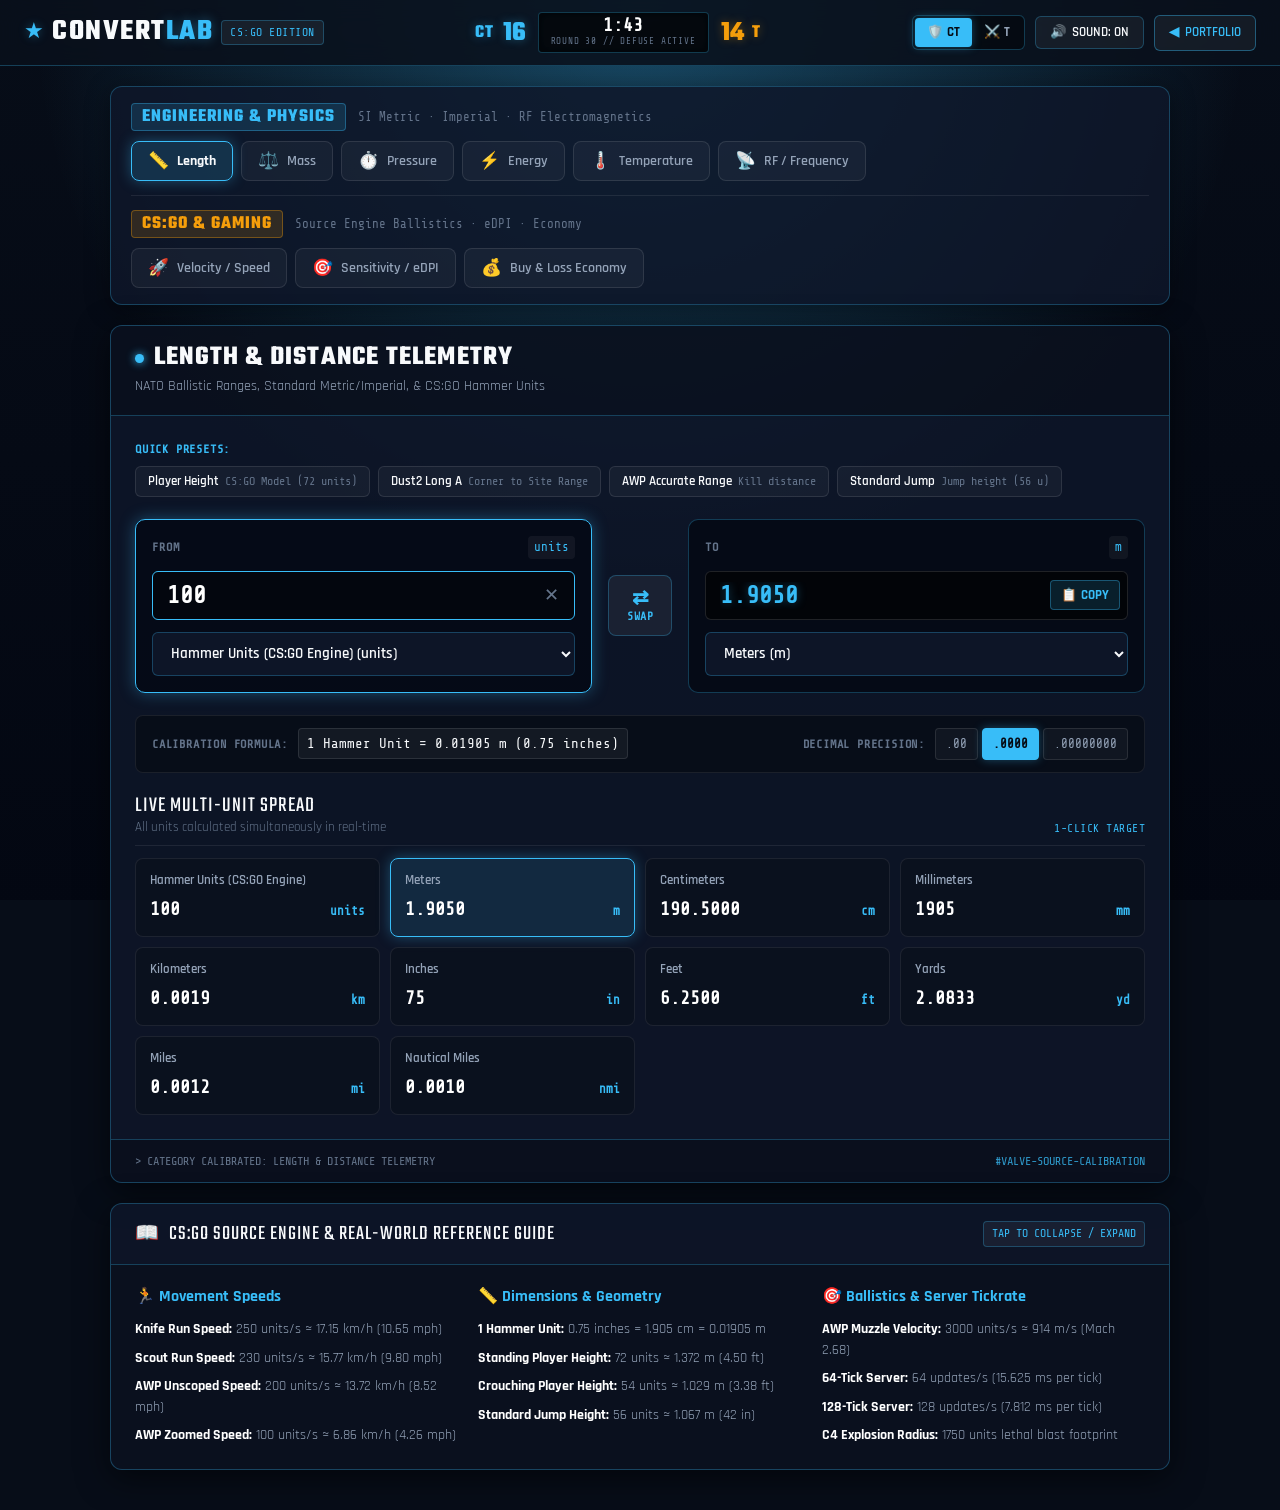
==== commit e163f2a7: "Restore CS:GO match scoreboard in ConvertLab header with full mobile responsiveness" ====
--- a/convertlab/index.html
+++ b/convertlab/index.html
@@ -22,6 +22,22 @@
       </div>
     </div>
 
+    <!-- Match Status Center HUD: CT vs T Scoreboard -->
+    <div class="hud-center" aria-label="CS:GO Match Scoreboard">
+      <div class="team-score ct-score">
+        <span class="team-tag">CT</span>
+        <span class="score-val" id="ct-score-num">16</span>
+      </div>
+      <div class="timer-bomb-box">
+        <div class="round-timer" id="round-timer">1:45</div>
+        <div class="round-num">ROUND 30 // DEFUSE ACTIVE</div>
+      </div>
+      <div class="team-score t-score">
+        <span class="score-val" id="t-score-num">14</span>
+        <span class="team-tag">T</span>
+      </div>
+    </div>
+
     <!-- HUD Right Actions: Team Theme Toggle, Audio, Return to Portfolio -->
     <div class="hud-right">
       <div class="team-selector" role="group" aria-label="Team Theme Selector">
--- a/convertlab/style.css
+++ b/convertlab/style.css
@@ -151,6 +151,69 @@
   border-radius: 4px;
   color: var(--theme-color);
   letter-spacing: 0.5px;
+}
+
+/* Center Match Scoreboard HUD */
+.hud-center {
+  display: flex;
+  align-items: center;
+  justify-content: center;
+  gap: 12px;
+}
+
+.team-score {
+  display: flex;
+  align-items: center;
+  gap: 8px;
+  font-family: var(--font-teko);
+}
+
+.team-tag {
+  font-size: 1.15rem;
+  letter-spacing: 1.5px;
+  font-weight: 700;
+}
+
+.ct-score {
+  color: var(--ct-primary);
+  text-shadow: 0 0 10px var(--ct-glow);
+}
+
+.t-score {
+  color: var(--t-primary);
+  text-shadow: 0 0 10px var(--t-glow);
+}
+
+.score-val {
+  font-size: 1.75rem;
+  font-weight: 700;
+  line-height: 1;
+}
+
+.timer-bomb-box {
+  background: rgba(0, 0, 0, 0.6);
+  border: 1px solid var(--theme-border);
+  border-radius: 4px;
+  padding: 3px 12px;
+  text-align: center;
+  min-width: 96px;
+  box-shadow: inset 0 0 8px rgba(0, 0, 0, 0.5);
+}
+
+.round-timer {
+  font-family: var(--font-mono);
+  font-size: 1.15rem;
+  font-weight: 700;
+  color: #ffffff;
+  line-height: 1;
+}
+
+.round-num {
+  font-family: var(--font-mono);
+  font-size: 0.58rem;
+  color: var(--text-muted);
+  letter-spacing: 0.8px;
+  margin-top: 1px;
 }
 
 .hud-right {
@@ -1022,8 +1085,53 @@
     padding: 8px 12px;
     gap: 8px;
     display: flex;
+    flex-wrap: wrap;
     justify-content: space-between;
     align-items: center;
+  }
+
+  .hud-left {
+    order: 1;
+  }
+
+  .hud-right {
+    order: 2;
+    gap: 5px;
+    flex-shrink: 0;
+    display: flex;
+    align-items: center;
+  }
+
+  .hud-center {
+    order: 3;
+    width: 100%;
+    margin-top: 2px;
+    padding-top: 6px;
+    border-top: 1px solid rgba(255, 255, 255, 0.08);
+    gap: 12px;
+    display: flex;
+    justify-content: center;
+  }
+
+  .team-tag {
+    font-size: 1.0rem;
+  }
+
+  .score-val {
+    font-size: 1.5rem;
+  }
+
+  .timer-bomb-box {
+    padding: 2px 10px;
+    min-width: 84px;
+  }
+
+  .round-timer {
+    font-size: 1.05rem;
+  }
+
+  .round-num {
+    font-size: 0.54rem;
   }
 
   .badge-version {
@@ -1043,13 +1151,6 @@
 
   .cs-icon {
     font-size: 1rem;
-  }
-
-  .hud-right {
-    gap: 5px;
-    flex-shrink: 0;
-    display: flex;
-    align-items: center;
   }
 
   .team-selector {
